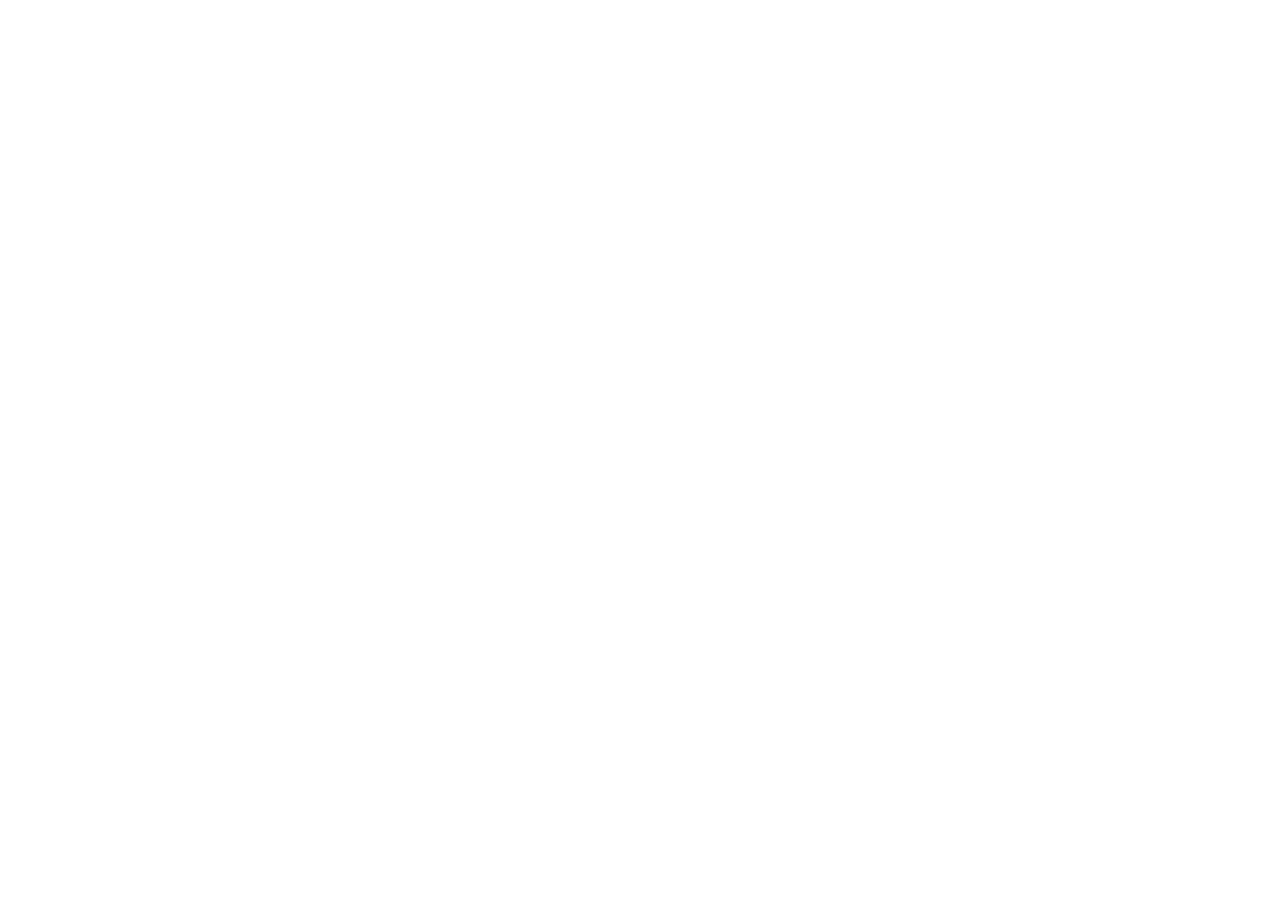
==== index.html @ cc6d6021 "init project" ====
<!DOCTYPE html>
<html lang="en">

<head>
    <meta charset="UTF-8">
    <meta http-equiv="X-UA-Compatible" content="IE=edge">
    <meta name="viewport" content="width=device-width, initial-scale=1.0">
    <title>Document</title>
</head>

<body>

</body>

</html>
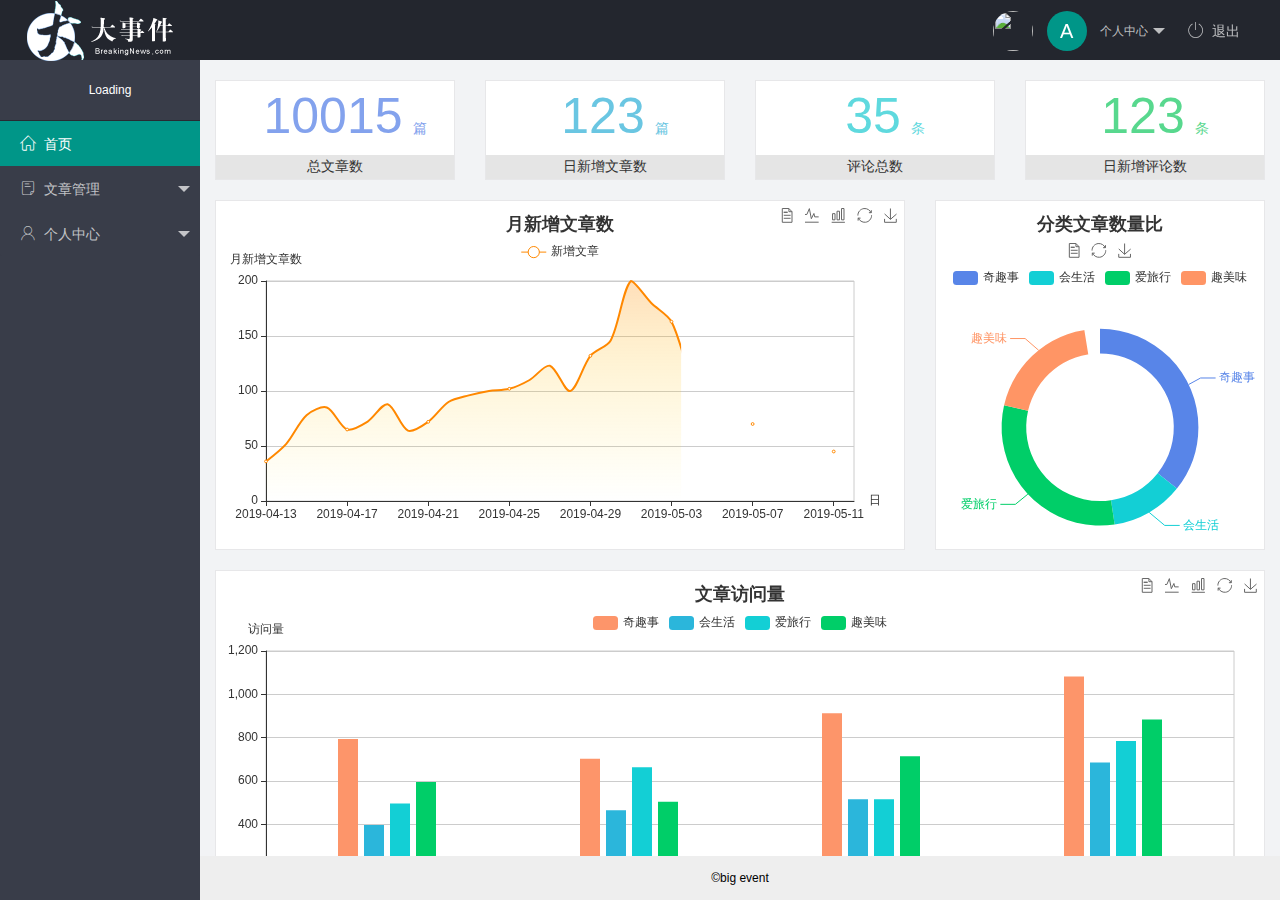
==== commit cf97042b: "完成了主页功能的开发" ====
--- a/index.html
+++ b/index.html
@@ -5,11 +5,90 @@
     <meta charset="UTF-8">
     <meta http-equiv="X-UA-Compatible" content="IE=edge">
     <meta name="viewport" content="width=device-width, initial-scale=1.0">
-    <title>Document</title>
+    <title>后台主页</title>
+
+    <!-- 导入layui样式 -->
+    <link rel="stylesheet" href="/assets/lib/layui/css/layui.css">
+    <!-- 引入自定义样式 -->
+    <link rel="stylesheet" href="/assets/css/index.css">
+
+    <!-- 导入字体图标样式库 -->
+    <link rel="stylesheet" href="/assets/fonts/iconfont.css">
 </head>
 
 <body>
+    <div class="layui-layout layui-layout-admin">
+        <div class="layui-header">
+            <div class="layui-logo layui-hide-xs ">
+                <img src="/assets/images/logo.png" />
+            </div>
 
+            <ul class="layui-nav layui-layout-right">
+                <li class="layui-nav-item layui-hide layui-show-md-inline-block">
+                    <a href="javascript:;" class="userinfo">
+                        <img src="//tva1.sinaimg.cn/crop.0.0.118.118.180/5db11ff4gw1e77d3nqrv8j203b03cweg.jpg" class="layui-nav-img"> <span class="text-avatar">A</span> 个人中心
+                    </a>
+                    <dl class="layui-nav-child">
+                        <dd><a href="">基本资料</a></dd>
+                        <dd><a href="">重置头像</a></dd>
+                        <dd><a href="">更换密码</a></dd>
+                    </dl>
+                </li>
+                <li class="layui-nav-item">
+                    <a href="javascript:;" id="btnLogout"><span class="iconfont icon-tuichu"></span>退出</a>
+                </li>
+            </ul>
+        </div>
+
+        <div class="layui-side layui-bg-black">
+            <div class="layui-side-scroll">
+                <!-- 添加头像 -->
+                <div class="userinfo">
+                    <img src="//tva1.sinaimg.cn/crop.0.0.118.118.180/5db11ff4gw1e77d3nqrv8j203b03cweg.jpg" class="layui-nav-img" style="display: none;"> <span class="text-avatar" style="display: none;">Loading</span><span id="welcome">Loading</span>
+                </div>
+                <!-- 左侧导航区域（可配合layui已有的垂直导航） -->
+                <ul class="layui-nav layui-nav-tree" lay-shrink="all">
+                    <li class="layui-nav-item layui-this"><a href="/home/dashboard.html" target="fm"><span class="iconfont icon-home"></span>首页</a></li>
+                    <li class="layui-nav-item ">
+                        <a class="" href="javascript:;"><span class="iconfont icon-16"></span>文章管理</a>
+                        <dl class="layui-nav-child">
+                            <dd><a href="javascript:;"><i class="layui-icon layui-icon-app"></i>文章类别</a></dd>
+                            <dd><a href="javascript:;"><i class="layui-icon layui-icon-app"></i>文章列表</a></dd>
+                            <dd><a href="javascript:;"><i class="layui-icon layui-icon-app"></i>发布文章</a></dd>
+                        </dl>
+                    </li>
+                    <li class="layui-nav-item">
+                        <a href="javascript:;"><span class="iconfont icon-user"></span>个人中心</a>
+                        <dl class="layui-nav-child">
+                            <dd><a href="javascript:;"><i class="layui-icon layui-icon-app"></i>基本资料</a></dd>
+                            <dd><a href="javascript:;"><i class="layui-icon layui-icon-app"></i>更换头像</a></dd>
+                            <dd><a href="javascript:;"><i class="layui-icon layui-icon-app"></i>重置密码</a></dd>
+                        </dl>
+                    </li>
+
+                </ul>
+            </div>
+        </div>
+
+        <div class="layui-body">
+            <!-- 内容主体区域 -->
+            <iframe name="fm" src="/home/dashboard.html" frameborder="0"></iframe>
+        </div>
+
+        <div class="layui-footer">
+            <!-- 底部固定区域 -->
+            &copybig event
+        </div>
+    </div>
+
+    <!-- 导入layuijs库 -->
+    <script src="/assets/lib/layui/layui.all.js"></script>
+    <!-- 导入jquery库 -->
+    <script src="/assets/lib/jquery.js"></script>
+    <!-- 导入基础库 -->
+    <script src="/assets/js/base.js"></script>
+    <!-- 导入自定义样式库 -->
+    <script src="/assets/js/index.js"></script>
 </body>
 
 </html>--- a/assets/lib/layui/css/layui.css
+++ b/assets/lib/layui/css/layui.css
@@ -0,0 +1,2 @@
+/** layui-v2.5.5 MIT License By https://www.layui.com */
+ .layui-inline,img{display:inline-block;vertical-align:middle}h1,h2,h3,h4,h5,h6{font-weight:400}.layui-edge,.layui-header,.layui-inline,.layui-main{position:relative}.layui-body,.layui-edge,.layui-elip{overflow:hidden}.layui-btn,.layui-edge,.layui-inline,img{vertical-align:middle}.layui-btn,.layui-disabled,.layui-icon,.layui-unselect{-moz-user-select:none;-webkit-user-select:none;-ms-user-select:none}.layui-elip,.layui-form-checkbox span,.layui-form-pane .layui-form-label{text-overflow:ellipsis;white-space:nowrap}.layui-breadcrumb,.layui-tree-btnGroup{visibility:hidden}blockquote,body,button,dd,div,dl,dt,form,h1,h2,h3,h4,h5,h6,input,li,ol,p,pre,td,textarea,th,ul{margin:0;padding:0;-webkit-tap-highlight-color:rgba(0,0,0,0)}a:active,a:hover{outline:0}img{border:none}li{list-style:none}table{border-collapse:collapse;border-spacing:0}h4,h5,h6{font-size:100%}button,input,optgroup,option,select,textarea{font-family:inherit;font-size:inherit;font-style:inherit;font-weight:inherit;outline:0}pre{white-space:pre-wrap;white-space:-moz-pre-wrap;white-space:-pre-wrap;white-space:-o-pre-wrap;word-wrap:break-word}body{line-height:24px;font:14px Helvetica Neue,Helvetica,PingFang SC,Tahoma,Arial,sans-serif}hr{height:1px;margin:10px 0;border:0;clear:both}a{color:#333;text-decoration:none}a:hover{color:#777}a cite{font-style:normal;*cursor:pointer}.layui-border-box,.layui-border-box *{box-sizing:border-box}.layui-box,.layui-box *{box-sizing:content-box}.layui-clear{clear:both;*zoom:1}.layui-clear:after{content:'\20';clear:both;*zoom:1;display:block;height:0}.layui-inline{*display:inline;*zoom:1}.layui-edge{display:inline-block;width:0;height:0;border-width:6px;border-style:dashed;border-color:transparent}.layui-edge-top{top:-4px;border-bottom-color:#999;border-bottom-style:solid}.layui-edge-right{border-left-color:#999;border-left-style:solid}.layui-edge-bottom{top:2px;border-top-color:#999;border-top-style:solid}.layui-edge-left{border-right-color:#999;border-right-style:solid}.layui-disabled,.layui-disabled:hover{color:#d2d2d2!important;cursor:not-allowed!important}.layui-circle{border-radius:100%}.layui-show{display:block!important}.layui-hide{display:none!important}@font-face{font-family:layui-icon;src:url(../font/iconfont.eot?v=250);src:url(../font/iconfont.eot?v=250#iefix) format('embedded-opentype'),url(../font/iconfont.woff2?v=250) format('woff2'),url(../font/iconfont.woff?v=250) format('woff'),url(../font/iconfont.ttf?v=250) format('truetype'),url(../font/iconfont.svg?v=250#layui-icon) format('svg')}.layui-icon{font-family:layui-icon!important;font-size:16px;font-style:normal;-webkit-font-smoothing:antialiased;-moz-osx-font-smoothing:grayscale}.layui-icon-reply-fill:before{content:"\e611"}.layui-icon-set-fill:before{content:"\e614"}.layui-icon-menu-fill:before{content:"\e60f"}.layui-icon-search:before{content:"\e615"}.layui-icon-share:before{content:"\e641"}.layui-icon-set-sm:before{content:"\e620"}.layui-icon-engine:before{content:"\e628"}.layui-icon-close:before{content:"\1006"}.layui-icon-close-fill:before{content:"\1007"}.layui-icon-chart-screen:before{content:"\e629"}.layui-icon-star:before{content:"\e600"}.layui-icon-circle-dot:before{content:"\e617"}.layui-icon-chat:before{content:"\e606"}.layui-icon-release:before{content:"\e609"}.layui-icon-list:before{content:"\e60a"}.layui-icon-chart:before{content:"\e62c"}.layui-icon-ok-circle:before{content:"\1005"}.layui-icon-layim-theme:before{content:"\e61b"}.layui-icon-table:before{content:"\e62d"}.layui-icon-right:before{content:"\e602"}.layui-icon-left:before{content:"\e603"}.layui-icon-cart-simple:before{content:"\e698"}.layui-icon-face-cry:before{content:"\e69c"}.layui-icon-face-smile:before{content:"\e6af"}.layui-icon-survey:before{content:"\e6b2"}.layui-icon-tree:before{content:"\e62e"}.layui-icon-upload-circle:before{content:"\e62f"}.layui-icon-add-circle:before{content:"\e61f"}.layui-icon-download-circle:before{content:"\e601"}.layui-icon-templeate-1:before{content:"\e630"}.layui-icon-util:before{content:"\e631"}.layui-icon-face-surprised:before{content:"\e664"}.layui-icon-edit:before{content:"\e642"}.layui-icon-speaker:before{content:"\e645"}.layui-icon-down:before{content:"\e61a"}.layui-icon-file:before{content:"\e621"}.layui-icon-layouts:before{content:"\e632"}.layui-icon-rate-half:before{content:"\e6c9"}.layui-icon-add-circle-fine:before{content:"\e608"}.layui-icon-prev-circle:before{content:"\e633"}.layui-icon-read:before{content:"\e705"}.layui-icon-404:before{content:"\e61c"}.layui-icon-carousel:before{content:"\e634"}.layui-icon-help:before{content:"\e607"}.layui-icon-code-circle:before{content:"\e635"}.layui-icon-water:before{content:"\e636"}.layui-icon-username:before{content:"\e66f"}.layui-icon-find-fill:before{content:"\e670"}.layui-icon-about:before{content:"\e60b"}.layui-icon-location:before{content:"\e715"}.layui-icon-up:before{content:"\e619"}.layui-icon-pause:before{content:"\e651"}.layui-icon-date:before{content:"\e637"}.layui-icon-layim-uploadfile:before{content:"\e61d"}.layui-icon-delete:before{content:"\e640"}.layui-icon-play:before{content:"\e652"}.layui-icon-top:before{content:"\e604"}.layui-icon-friends:before{content:"\e612"}.layui-icon-refresh-3:before{content:"\e9aa"}.layui-icon-ok:before{content:"\e605"}.layui-icon-layer:before{content:"\e638"}.layui-icon-face-smile-fine:before{content:"\e60c"}.layui-icon-dollar:before{content:"\e659"}.layui-icon-group:before{content:"\e613"}.layui-icon-layim-download:before{content:"\e61e"}.layui-icon-picture-fine:before{content:"\e60d"}.layui-icon-link:before{content:"\e64c"}.layui-icon-diamond:before{content:"\e735"}.layui-icon-log:before{content:"\e60e"}.layui-icon-rate-solid:before{content:"\e67a"}.layui-icon-fonts-del:before{content:"\e64f"}.layui-icon-unlink:before{content:"\e64d"}.layui-icon-fonts-clear:before{content:"\e639"}.layui-icon-triangle-r:before{content:"\e623"}.layui-icon-circle:before{content:"\e63f"}.layui-icon-radio:before{content:"\e643"}.layui-icon-align-center:before{content:"\e647"}.layui-icon-align-right:before{content:"\e648"}.layui-icon-align-left:before{content:"\e649"}.layui-icon-loading-1:before{content:"\e63e"}.layui-icon-return:before{content:"\e65c"}.layui-icon-fonts-strong:before{content:"\e62b"}.layui-icon-upload:before{content:"\e67c"}.layui-icon-dialogue:before{content:"\e63a"}.layui-icon-video:before{content:"\e6ed"}.layui-icon-headset:before{content:"\e6fc"}.layui-icon-cellphone-fine:before{content:"\e63b"}.layui-icon-add-1:before{content:"\e654"}.layui-icon-face-smile-b:before{content:"\e650"}.layui-icon-fonts-html:before{content:"\e64b"}.layui-icon-form:before{content:"\e63c"}.layui-icon-cart:before{content:"\e657"}.layui-icon-camera-fill:before{content:"\e65d"}.layui-icon-tabs:before{content:"\e62a"}.layui-icon-fonts-code:before{content:"\e64e"}.layui-icon-fire:before{content:"\e756"}.layui-icon-set:before{content:"\e716"}.layui-icon-fonts-u:before{content:"\e646"}.layui-icon-triangle-d:before{content:"\e625"}.layui-icon-tips:before{content:"\e702"}.layui-icon-picture:before{content:"\e64a"}.layui-icon-more-vertical:before{content:"\e671"}.layui-icon-flag:before{content:"\e66c"}.layui-icon-loading:before{content:"\e63d"}.layui-icon-fonts-i:before{content:"\e644"}.layui-icon-refresh-1:before{content:"\e666"}.layui-icon-rmb:before{content:"\e65e"}.layui-icon-home:before{content:"\e68e"}.layui-icon-user:before{content:"\e770"}.layui-icon-notice:before{content:"\e667"}.layui-icon-login-weibo:before{content:"\e675"}.layui-icon-voice:before{content:"\e688"}.layui-icon-upload-drag:before{content:"\e681"}.layui-icon-login-qq:before{content:"\e676"}.layui-icon-snowflake:before{content:"\e6b1"}.layui-icon-file-b:before{content:"\e655"}.layui-icon-template:before{content:"\e663"}.layui-icon-auz:before{content:"\e672"}.layui-icon-console:before{content:"\e665"}.layui-icon-app:before{content:"\e653"}.layui-icon-prev:before{content:"\e65a"}.layui-icon-website:before{content:"\e7ae"}.layui-icon-next:before{content:"\e65b"}.layui-icon-component:before{content:"\e857"}.layui-icon-more:before{content:"\e65f"}.layui-icon-login-wechat:before{content:"\e677"}.layui-icon-shrink-right:before{content:"\e668"}.layui-icon-spread-left:before{content:"\e66b"}.layui-icon-camera:before{content:"\e660"}.layui-icon-note:before{content:"\e66e"}.layui-icon-refresh:before{content:"\e669"}.layui-icon-female:before{content:"\e661"}.layui-icon-male:before{content:"\e662"}.layui-icon-password:before{content:"\e673"}.layui-icon-senior:before{content:"\e674"}.layui-icon-theme:before{content:"\e66a"}.layui-icon-tread:before{content:"\e6c5"}.layui-icon-praise:before{content:"\e6c6"}.layui-icon-star-fill:before{content:"\e658"}.layui-icon-rate:before{content:"\e67b"}.layui-icon-template-1:before{content:"\e656"}.layui-icon-vercode:before{content:"\e679"}.layui-icon-cellphone:before{content:"\e678"}.layui-icon-screen-full:before{content:"\e622"}.layui-icon-screen-restore:before{content:"\e758"}.layui-icon-cols:before{content:"\e610"}.layui-icon-export:before{content:"\e67d"}.layui-icon-print:before{content:"\e66d"}.layui-icon-slider:before{content:"\e714"}.layui-icon-addition:before{content:"\e624"}.layui-icon-subtraction:before{content:"\e67e"}.layui-icon-service:before{content:"\e626"}.layui-icon-transfer:before{content:"\e691"}.layui-main{width:1140px;margin:0 auto}.layui-header{z-index:1000;height:60px}.layui-header a:hover{transition:all .5s;-webkit-transition:all .5s}.layui-side{position:fixed;left:0;top:0;bottom:0;z-index:999;width:200px;overflow-x:hidden}.layui-side-scroll{position:relative;width:220px;height:100%;overflow-x:hidden}.layui-body{position:absolute;left:200px;right:0;top:0;bottom:0;z-index:998;width:auto;overflow-y:auto;box-sizing:border-box}.layui-layout-body{overflow:hidden}.layui-layout-admin .layui-header{background-color:#23262E}.layui-layout-admin .layui-side{top:60px;width:200px;overflow-x:hidden}.layui-layout-admin .layui-body{position:fixed;top:60px;bottom:44px}.layui-layout-admin .layui-main{width:auto;margin:0 15px}.layui-layout-admin .layui-footer{position:fixed;left:200px;right:0;bottom:0;height:44px;line-height:44px;padding:0 15px;background-color:#eee}.layui-layout-admin .layui-logo{position:absolute;left:0;top:0;width:200px;height:100%;line-height:60px;text-align:center;color:#009688;font-size:16px}.layui-layout-admin .layui-header .layui-nav{background:0 0}.layui-layout-left{position:absolute!important;left:200px;top:0}.layui-layout-right{position:absolute!important;right:0;top:0}.layui-container{position:relative;margin:0 auto;padding:0 15px;box-sizing:border-box}.layui-fluid{position:relative;margin:0 auto;padding:0 15px}.layui-row:after,.layui-row:before{content:'';display:block;clear:both}.layui-col-lg1,.layui-col-lg10,.layui-col-lg11,.layui-col-lg12,.layui-col-lg2,.layui-col-lg3,.layui-col-lg4,.layui-col-lg5,.layui-col-lg6,.layui-col-lg7,.layui-col-lg8,.layui-col-lg9,.layui-col-md1,.layui-col-md10,.layui-col-md11,.layui-col-md12,.layui-col-md2,.layui-col-md3,.layui-col-md4,.layui-col-md5,.layui-col-md6,.layui-col-md7,.layui-col-md8,.layui-col-md9,.layui-col-sm1,.layui-col-sm10,.layui-col-sm11,.layui-col-sm12,.layui-col-sm2,.layui-col-sm3,.layui-col-sm4,.layui-col-sm5,.layui-col-sm6,.layui-col-sm7,.layui-col-sm8,.layui-col-sm9,.layui-col-xs1,.layui-col-xs10,.layui-col-xs11,.layui-col-xs12,.layui-col-xs2,.layui-col-xs3,.layui-col-xs4,.layui-col-xs5,.layui-col-xs6,.layui-col-xs7,.layui-col-xs8,.layui-col-xs9{position:relative;display:block;box-sizing:border-box}.layui-col-xs1,.layui-col-xs10,.layui-col-xs11,.layui-col-xs12,.layui-col-xs2,.layui-col-xs3,.layui-col-xs4,.layui-col-xs5,.layui-col-xs6,.layui-col-xs7,.layui-col-xs8,.layui-col-xs9{float:left}.layui-col-xs1{width:8.33333333%}.layui-col-xs2{width:16.66666667%}.layui-col-xs3{width:25%}.layui-col-xs4{width:33.33333333%}.layui-col-xs5{width:41.66666667%}.layui-col-xs6{width:50%}.layui-col-xs7{width:58.33333333%}.layui-col-xs8{width:66.66666667%}.layui-col-xs9{width:75%}.layui-col-xs10{width:83.33333333%}.layui-col-xs11{width:91.66666667%}.layui-col-xs12{width:100%}.layui-col-xs-offset1{margin-left:8.33333333%}.layui-col-xs-offset2{margin-left:16.66666667%}.layui-col-xs-offset3{margin-left:25%}.layui-col-xs-offset4{margin-left:33.33333333%}.layui-col-xs-offset5{margin-left:41.66666667%}.layui-col-xs-offset6{margin-left:50%}.layui-col-xs-offset7{margin-left:58.33333333%}.layui-col-xs-offset8{margin-left:66.66666667%}.layui-col-xs-offset9{margin-left:75%}.layui-col-xs-offset10{margin-left:83.33333333%}.layui-col-xs-offset11{margin-left:91.66666667%}.layui-col-xs-offset12{margin-left:100%}@media screen and (max-width:768px){.layui-hide-xs{display:none!important}.layui-show-xs-block{display:block!important}.layui-show-xs-inline{display:inline!important}.layui-show-xs-inline-block{display:inline-block!important}}@media screen and (min-width:768px){.layui-container{width:750px}.layui-hide-sm{display:none!important}.layui-show-sm-block{display:block!important}.layui-show-sm-inline{display:inline!important}.layui-show-sm-inline-block{display:inline-block!important}.layui-col-sm1,.layui-col-sm10,.layui-col-sm11,.layui-col-sm12,.layui-col-sm2,.layui-col-sm3,.layui-col-sm4,.layui-col-sm5,.layui-col-sm6,.layui-col-sm7,.layui-col-sm8,.layui-col-sm9{float:left}.layui-col-sm1{width:8.33333333%}.layui-col-sm2{width:16.66666667%}.layui-col-sm3{width:25%}.layui-col-sm4{width:33.33333333%}.layui-col-sm5{width:41.66666667%}.layui-col-sm6{width:50%}.layui-col-sm7{width:58.33333333%}.layui-col-sm8{width:66.66666667%}.layui-col-sm9{width:75%}.layui-col-sm10{width:83.33333333%}.layui-col-sm11{width:91.66666667%}.layui-col-sm12{width:100%}.layui-col-sm-offset1{margin-left:8.33333333%}.layui-col-sm-offset2{margin-left:16.66666667%}.layui-col-sm-offset3{margin-left:25%}.layui-col-sm-offset4{margin-left:33.33333333%}.layui-col-sm-offset5{margin-left:41.66666667%}.layui-col-sm-offset6{margin-left:50%}.layui-col-sm-offset7{margin-left:58.33333333%}.layui-col-sm-offset8{margin-left:66.66666667%}.layui-col-sm-offset9{margin-left:75%}.layui-col-sm-offset10{margin-left:83.33333333%}.layui-col-sm-offset11{margin-left:91.66666667%}.layui-col-sm-offset12{margin-left:100%}}@media screen and (min-width:992px){.layui-container{width:970px}.layui-hide-md{display:none!important}.layui-show-md-block{display:block!important}.layui-show-md-inline{display:inline!important}.layui-show-md-inline-block{display:inline-block!important}.layui-col-md1,.layui-col-md10,.layui-col-md11,.layui-col-md12,.layui-col-md2,.layui-col-md3,.layui-col-md4,.layui-col-md5,.layui-col-md6,.layui-col-md7,.layui-col-md8,.layui-col-md9{float:left}.layui-col-md1{width:8.33333333%}.layui-col-md2{width:16.66666667%}.layui-col-md3{width:25%}.layui-col-md4{width:33.33333333%}.layui-col-md5{width:41.66666667%}.layui-col-md6{width:50%}.layui-col-md7{width:58.33333333%}.layui-col-md8{width:66.66666667%}.layui-col-md9{width:75%}.layui-col-md10{width:83.33333333%}.layui-col-md11{width:91.66666667%}.layui-col-md12{width:100%}.layui-col-md-offset1{margin-left:8.33333333%}.layui-col-md-offset2{margin-left:16.66666667%}.layui-col-md-offset3{margin-left:25%}.layui-col-md-offset4{margin-left:33.33333333%}.layui-col-md-offset5{margin-left:41.66666667%}.layui-col-md-offset6{margin-left:50%}.layui-col-md-offset7{margin-left:58.33333333%}.layui-col-md-offset8{margin-left:66.66666667%}.layui-col-md-offset9{margin-left:75%}.layui-col-md-offset10{margin-left:83.33333333%}.layui-col-md-offset11{margin-left:91.66666667%}.layui-col-md-offset12{margin-left:100%}}@media screen and (min-width:1200px){.layui-container{width:1170px}.layui-hide-lg{display:none!important}.layui-show-lg-block{display:block!important}.layui-show-lg-inline{display:inline!important}.layui-show-lg-inline-block{display:inline-block!important}.layui-col-lg1,.layui-col-lg10,.layui-col-lg11,.layui-col-lg12,.layui-col-lg2,.layui-col-lg3,.layui-col-lg4,.layui-col-lg5,.layui-col-lg6,.layui-col-lg7,.layui-col-lg8,.layui-col-lg9{float:left}.layui-col-lg1{width:8.33333333%}.layui-col-lg2{width:16.66666667%}.layui-col-lg3{width:25%}.layui-col-lg4{width:33.33333333%}.layui-col-lg5{width:41.66666667%}.layui-col-lg6{width:50%}.layui-col-lg7{width:58.33333333%}.layui-col-lg8{width:66.66666667%}.layui-col-lg9{width:75%}.layui-col-lg10{width:83.33333333%}.layui-col-lg11{width:91.66666667%}.layui-col-lg12{width:100%}.layui-col-lg-offset1{margin-left:8.33333333%}.layui-col-lg-offset2{margin-left:16.66666667%}.layui-col-lg-offset3{margin-left:25%}.layui-col-lg-offset4{margin-left:33.33333333%}.layui-col-lg-offset5{margin-left:41.66666667%}.layui-col-lg-offset6{margin-left:50%}.layui-col-lg-offset7{margin-left:58.33333333%}.layui-col-lg-offset8{margin-left:66.66666667%}.layui-col-lg-offset9{margin-left:75%}.layui-col-lg-offset10{margin-left:83.33333333%}.layui-col-lg-offset11{margin-left:91.66666667%}.layui-col-lg-offset12{margin-left:100%}}.layui-col-space1{margin:-.5px}.layui-col-space1>*{padding:.5px}.layui-col-space3{margin:-1.5px}.layui-col-space3>*{padding:1.5px}.layui-col-space5{margin:-2.5px}.layui-col-space5>*{padding:2.5px}.layui-col-space8{margin:-3.5px}.layui-col-space8>*{padding:3.5px}.layui-col-space10{margin:-5px}.layui-col-space10>*{padding:5px}.layui-col-space12{margin:-6px}.layui-col-space12>*{padding:6px}.layui-col-space15{margin:-7.5px}.layui-col-space15>*{padding:7.5px}.layui-col-space18{margin:-9px}.layui-col-space18>*{padding:9px}.layui-col-space20{margin:-10px}.layui-col-space20>*{padding:10px}.layui-col-space22{margin:-11px}.layui-col-space22>*{padding:11px}.layui-col-space25{margin:-12.5px}.layui-col-space25>*{padding:12.5px}.layui-col-space30{margin:-15px}.layui-col-space30>*{padding:15px}.layui-btn,.layui-input,.layui-select,.layui-textarea,.layui-upload-button{outline:0;-webkit-appearance:none;transition:all .3s;-webkit-transition:all .3s;box-sizing:border-box}.layui-elem-quote{margin-bottom:10px;padding:15px;line-height:22px;border-left:5px solid #009688;border-radius:0 2px 2px 0;background-color:#f2f2f2}.layui-quote-nm{border-style:solid;border-width:1px 1px 1px 5px;background:0 0}.layui-elem-field{margin-bottom:10px;padding:0;border-width:1px;border-style:solid}.layui-elem-field legend{margin-left:20px;padding:0 10px;font-size:20px;font-weight:300}.layui-field-title{margin:10px 0 20px;border-width:1px 0 0}.layui-field-box{padding:10px 15px}.layui-field-title .layui-field-box{padding:10px 0}.layui-progress{position:relative;height:6px;border-radius:20px;background-color:#e2e2e2}.layui-progress-bar{position:absolute;left:0;top:0;width:0;max-width:100%;height:6px;border-radius:20px;text-align:right;background-color:#5FB878;transition:all .3s;-webkit-transition:all .3s}.layui-progress-big,.layui-progress-big .layui-progress-bar{height:18px;line-height:18px}.layui-progress-text{position:relative;top:-20px;line-height:18px;font-size:12px;color:#666}.layui-progress-big .layui-progress-text{position:static;padding:0 10px;color:#fff}.layui-collapse{border-width:1px;border-style:solid;border-radius:2px}.layui-colla-content,.layui-colla-item{border-top-width:1px;border-top-style:solid}.layui-colla-item:first-child{border-top:none}.layui-colla-title{position:relative;height:42px;line-height:42px;padding:0 15px 0 35px;color:#333;background-color:#f2f2f2;cursor:pointer;font-size:14px;overflow:hidden}.layui-colla-content{display:none;padding:10px 15px;line-height:22px;color:#666}.layui-colla-icon{position:absolute;left:15px;top:0;font-size:14px}.layui-card{margin-bottom:15px;border-radius:2px;background-color:#fff;box-shadow:0 1px 2px 0 rgba(0,0,0,.05)}.layui-card:last-child{margin-bottom:0}.layui-card-header{position:relative;height:42px;line-height:42px;padding:0 15px;border-bottom:1px solid #f6f6f6;color:#333;border-radius:2px 2px 0 0;font-size:14px}.layui-bg-black,.layui-bg-blue,.layui-bg-cyan,.layui-bg-green,.layui-bg-orange,.layui-bg-red{color:#fff!important}.layui-card-body{position:relative;padding:10px 15px;line-height:24px}.layui-card-body[pad15]{padding:15px}.layui-card-body[pad20]{padding:20px}.layui-card-body .layui-table{margin:5px 0}.layui-card .layui-tab{margin:0}.layui-panel-window{position:relative;padding:15px;border-radius:0;border-top:5px solid #E6E6E6;background-color:#fff}.layui-auxiliar-moving{position:fixed;left:0;right:0;top:0;bottom:0;width:100%;height:100%;background:0 0;z-index:9999999999}.layui-form-label,.layui-form-mid,.layui-form-select,.layui-input-block,.layui-input-inline,.layui-textarea{position:relative}.layui-bg-red{background-color:#FF5722!important}.layui-bg-orange{background-color:#FFB800!important}.layui-bg-green{background-color:#009688!important}.layui-bg-cyan{background-color:#2F4056!important}.layui-bg-blue{background-color:#1E9FFF!important}.layui-bg-black{background-color:#393D49!important}.layui-bg-gray{background-color:#eee!important;color:#666!important}.layui-badge-rim,.layui-colla-content,.layui-colla-item,.layui-collapse,.layui-elem-field,.layui-form-pane .layui-form-item[pane],.layui-form-pane .layui-form-label,.layui-input,.layui-layedit,.layui-layedit-tool,.layui-quote-nm,.layui-select,.layui-tab-bar,.layui-tab-card,.layui-tab-title,.layui-tab-title .layui-this:after,.layui-textarea{border-color:#e6e6e6}.layui-timeline-item:before,hr{background-color:#e6e6e6}.layui-text{line-height:22px;font-size:14px;color:#666}.layui-text h1,.layui-text h2,.layui-text h3{font-weight:500;color:#333}.layui-text h1{font-size:30px}.layui-text h2{font-size:24px}.layui-text h3{font-size:18px}.layui-text a:not(.layui-btn){color:#01AAED}.layui-text a:not(.layui-btn):hover{text-decoration:underline}.layui-text ul{padding:5px 0 5px 15px}.layui-text ul li{margin-top:5px;list-style-type:disc}.layui-text em,.layui-word-aux{color:#999!important;padding:0 5px!important}.layui-btn{display:inline-block;height:38px;line-height:38px;padding:0 18px;background-color:#009688;color:#fff;white-space:nowrap;text-align:center;font-size:14px;border:none;border-radius:2px;cursor:pointer}.layui-btn:hover{opacity:.8;filter:alpha(opacity=80);color:#fff}.layui-btn:active{opacity:1;filter:alpha(opacity=100)}.layui-btn+.layui-btn{margin-left:10px}.layui-btn-container{font-size:0}.layui-btn-container .layui-btn{margin-right:10px;margin-bottom:10px}.layui-btn-container .layui-btn+.layui-btn{margin-left:0}.layui-table .layui-btn-container .layui-btn{margin-bottom:9px}.layui-btn-radius{border-radius:100px}.layui-btn .layui-icon{margin-right:3px;font-size:18px;vertical-align:bottom;vertical-align:middle\9}.layui-btn-primary{border:1px solid #C9C9C9;background-color:#fff;color:#555}.layui-btn-primary:hover{border-color:#009688;color:#333}.layui-btn-normal{background-color:#1E9FFF}.layui-btn-warm{background-color:#FFB800}.layui-btn-danger{background-color:#FF5722}.layui-btn-checked{background-color:#5FB878}.layui-btn-disabled,.layui-btn-disabled:active,.layui-btn-disabled:hover{border:1px solid #e6e6e6;background-color:#FBFBFB;color:#C9C9C9;cursor:not-allowed;opacity:1}.layui-btn-lg{height:44px;line-height:44px;padding:0 25px;font-size:16px}.layui-btn-sm{height:30px;line-height:30px;padding:0 10px;font-size:12px}.layui-btn-sm i{font-size:16px!important}.layui-btn-xs{height:22px;line-height:22px;padding:0 5px;font-size:12px}.layui-btn-xs i{font-size:14px!important}.layui-btn-group{display:inline-block;vertical-align:middle;font-size:0}.layui-btn-group .layui-btn{margin-left:0!important;margin-right:0!important;border-left:1px solid rgba(255,255,255,.5);border-radius:0}.layui-btn-group .layui-btn-primary{border-left:none}.layui-btn-group .layui-btn-primary:hover{border-color:#C9C9C9;color:#009688}.layui-btn-group .layui-btn:first-child{border-left:none;border-radius:2px 0 0 2px}.layui-btn-group .layui-btn-primary:first-child{border-left:1px solid #c9c9c9}.layui-btn-group .layui-btn:last-child{border-radius:0 2px 2px 0}.layui-btn-group .layui-btn+.layui-btn{margin-left:0}.layui-btn-group+.layui-btn-group{margin-left:10px}.layui-btn-fluid{width:100%}.layui-input,.layui-select,.layui-textarea{height:38px;line-height:1.3;line-height:38px\9;border-width:1px;border-style:solid;background-color:#fff;border-radius:2px}.layui-input::-webkit-input-placeholder,.layui-select::-webkit-input-placeholder,.layui-textarea::-webkit-input-placeholder{line-height:1.3}.layui-input,.layui-textarea{display:block;width:100%;padding-left:10px}.layui-input:hover,.layui-textarea:hover{border-color:#D2D2D2!important}.layui-input:focus,.layui-textarea:focus{border-color:#C9C9C9!important}.layui-textarea{min-height:100px;height:auto;line-height:20px;padding:6px 10px;resize:vertical}.layui-select{padding:0 10px}.layui-form input[type=checkbox],.layui-form input[type=radio],.layui-form select{display:none}.layui-form [lay-ignore]{display:initial}.layui-form-item{margin-bottom:15px;clear:both;*zoom:1}.layui-form-item:after{content:'\20';clear:both;*zoom:1;display:block;height:0}.layui-form-label{float:left;display:block;padding:9px 15px;width:80px;font-weight:400;line-height:20px;text-align:right}.layui-form-label-col{display:block;float:none;padding:9px 0;line-height:20px;text-align:left}.layui-form-item .layui-inline{margin-bottom:5px;margin-right:10px}.layui-input-block{margin-left:110px;min-height:36px}.layui-input-inline{display:inline-block;vertical-align:middle}.layui-form-item .layui-input-inline{float:left;width:190px;margin-right:10px}.layui-form-text .layui-input-inline{width:auto}.layui-form-mid{float:left;display:block;padding:9px 0!important;line-height:20px;margin-right:10px}.layui-form-danger+.layui-form-select .layui-input,.layui-form-danger:focus{border-color:#FF5722!important}.layui-form-select .layui-input{padding-right:30px;cursor:pointer}.layui-form-select .layui-edge{position:absolute;right:10px;top:50%;margin-top:-3px;cursor:pointer;border-width:6px;border-top-color:#c2c2c2;border-top-style:solid;transition:all .3s;-webkit-transition:all .3s}.layui-form-select dl{display:none;position:absolute;left:0;top:42px;padding:5px 0;z-index:899;min-width:100%;border:1px solid #d2d2d2;max-height:300px;overflow-y:auto;background-color:#fff;border-radius:2px;box-shadow:0 2px 4px rgba(0,0,0,.12);box-sizing:border-box}.layui-form-select dl dd,.layui-form-select dl dt{padding:0 10px;line-height:36px;white-space:nowrap;overflow:hidden;text-overflow:ellipsis}.layui-form-select dl dt{font-size:12px;color:#999}.layui-form-select dl dd{cursor:pointer}.layui-form-select dl dd:hover{background-color:#f2f2f2;-webkit-transition:.5s all;transition:.5s all}.layui-form-select .layui-select-group dd{padding-left:20px}.layui-form-select dl dd.layui-select-tips{padding-left:10px!important;color:#999}.layui-form-select dl dd.layui-this{background-color:#5FB878;color:#fff}.layui-form-checkbox,.layui-form-select dl dd.layui-disabled{background-color:#fff}.layui-form-selected dl{display:block}.layui-form-checkbox,.layui-form-checkbox *,.layui-form-switch{display:inline-block;vertical-align:middle}.layui-form-selected .layui-edge{margin-top:-9px;-webkit-transform:rotate(180deg);transform:rotate(180deg);margin-top:-3px\9}:root .layui-form-selected .layui-edge{margin-top:-9px\0/IE9}.layui-form-selectup dl{top:auto;bottom:42px}.layui-select-none{margin:5px 0;text-align:center;color:#999}.layui-select-disabled .layui-disabled{border-color:#eee!important}.layui-select-disabled .layui-edge{border-top-color:#d2d2d2}.layui-form-checkbox{position:relative;height:30px;line-height:30px;margin-right:10px;padding-right:30px;cursor:pointer;font-size:0;-webkit-transition:.1s linear;transition:.1s linear;box-sizing:border-box}.layui-form-checkbox span{padding:0 10px;height:100%;font-size:14px;border-radius:2px 0 0 2px;background-color:#d2d2d2;color:#fff;overflow:hidden}.layui-form-checkbox:hover span{background-color:#c2c2c2}.layui-form-checkbox i{position:absolute;right:0;top:0;width:30px;height:28px;border:1px solid #d2d2d2;border-left:none;border-radius:0 2px 2px 0;color:#fff;font-size:20px;text-align:center}.layui-form-checkbox:hover i{border-color:#c2c2c2;color:#c2c2c2}.layui-form-checked,.layui-form-checked:hover{border-color:#5FB878}.layui-form-checked span,.layui-form-checked:hover span{background-color:#5FB878}.layui-form-checked i,.layui-form-checked:hover i{color:#5FB878}.layui-form-item .layui-form-checkbox{margin-top:4px}.layui-form-checkbox[lay-skin=primary]{height:auto!important;line-height:normal!important;min-width:18px;min-height:18px;border:none!important;margin-right:0;padding-left:28px;padding-right:0;background:0 0}.layui-form-checkbox[lay-skin=primary] span{padding-left:0;padding-right:15px;line-height:18px;background:0 0;color:#666}.layui-form-checkbox[lay-skin=primary] i{right:auto;left:0;width:16px;height:16px;line-height:16px;border:1px solid #d2d2d2;font-size:12px;border-radius:2px;background-color:#fff;-webkit-transition:.1s linear;transition:.1s linear}.layui-form-checkbox[lay-skin=primary]:hover i{border-color:#5FB878;color:#fff}.layui-form-checked[lay-skin=primary] i{border-color:#5FB878!important;background-color:#5FB878;color:#fff}.layui-checkbox-disbaled[lay-skin=primary] span{background:0 0!important;color:#c2c2c2}.layui-checkbox-disbaled[lay-skin=primary]:hover i{border-color:#d2d2d2}.layui-form-item .layui-form-checkbox[lay-skin=primary]{margin-top:10px}.layui-form-switch{position:relative;height:22px;line-height:22px;min-width:35px;padding:0 5px;margin-top:8px;border:1px solid #d2d2d2;border-radius:20px;cursor:pointer;background-color:#fff;-webkit-transition:.1s linear;transition:.1s linear}.layui-form-switch i{position:absolute;left:5px;top:3px;width:16px;height:16px;border-radius:20px;background-color:#d2d2d2;-webkit-transition:.1s linear;transition:.1s linear}.layui-form-switch em{position:relative;top:0;width:25px;margin-left:21px;padding:0!important;text-align:center!important;color:#999!important;font-style:normal!important;font-size:12px}.layui-form-onswitch{border-color:#5FB878;background-color:#5FB878}.layui-checkbox-disbaled,.layui-checkbox-disbaled i{border-color:#e2e2e2!important}.layui-form-onswitch i{left:100%;margin-left:-21px;background-color:#fff}.layui-form-onswitch em{margin-left:5px;margin-right:21px;color:#fff!important}.layui-checkbox-disbaled span{background-color:#e2e2e2!important}.layui-checkbox-disbaled:hover i{color:#fff!important}[lay-radio]{display:none}.layui-form-radio,.layui-form-radio *{display:inline-block;vertical-align:middle}.layui-form-radio{line-height:28px;margin:6px 10px 0 0;padding-right:10px;cursor:pointer;font-size:0}.layui-form-radio *{font-size:14px}.layui-form-radio>i{margin-right:8px;font-size:22px;color:#c2c2c2}.layui-form-radio>i:hover,.layui-form-radioed>i{color:#5FB878}.layui-radio-disbaled>i{color:#e2e2e2!important}.layui-form-pane .layui-form-label{width:110px;padding:8px 15px;height:38px;line-height:20px;border-width:1px;border-style:solid;border-radius:2px 0 0 2px;text-align:center;background-color:#FBFBFB;overflow:hidden;box-sizing:border-box}.layui-form-pane .layui-input-inline{margin-left:-1px}.layui-form-pane .layui-input-block{margin-left:110px;left:-1px}.layui-form-pane .layui-input{border-radius:0 2px 2px 0}.layui-form-pane .layui-form-text .layui-form-label{float:none;width:100%;border-radius:2px;box-sizing:border-box;text-align:left}.layui-form-pane .layui-form-text .layui-input-inline{display:block;margin:0;top:-1px;clear:both}.layui-form-pane .layui-form-text .layui-input-block{margin:0;left:0;top:-1px}.layui-form-pane .layui-form-text .layui-textarea{min-height:100px;border-radius:0 0 2px 2px}.layui-form-pane .layui-form-checkbox{margin:4px 0 4px 10px}.layui-form-pane .layui-form-radio,.layui-form-pane .layui-form-switch{margin-top:6px;margin-left:10px}.layui-form-pane .layui-form-item[pane]{position:relative;border-width:1px;border-style:solid}.layui-form-pane .layui-form-item[pane] .layui-form-label{position:absolute;left:0;top:0;height:100%;border-width:0 1px 0 0}.layui-form-pane .layui-form-item[pane] .layui-input-inline{margin-left:110px}@media screen and (max-width:450px){.layui-form-item .layui-form-label{text-overflow:ellipsis;overflow:hidden;white-space:nowrap}.layui-form-item .layui-inline{display:block;margin-right:0;margin-bottom:20px;clear:both}.layui-form-item .layui-inline:after{content:'\20';clear:both;display:block;height:0}.layui-form-item .layui-input-inline{display:block;float:none;left:-3px;width:auto;margin:0 0 10px 112px}.layui-form-item .layui-input-inline+.layui-form-mid{margin-left:110px;top:-5px;padding:0}.layui-form-item .layui-form-checkbox{margin-right:5px;margin-bottom:5px}}.layui-layedit{border-width:1px;border-style:solid;border-radius:2px}.layui-layedit-tool{padding:3px 5px;border-bottom-width:1px;border-bottom-style:solid;font-size:0}.layedit-tool-fixed{position:fixed;top:0;border-top:1px solid #e2e2e2}.layui-layedit-tool .layedit-tool-mid,.layui-layedit-tool .layui-icon{display:inline-block;vertical-align:middle;text-align:center;font-size:14px}.layui-layedit-tool .layui-icon{position:relative;width:32px;height:30px;line-height:30px;margin:3px 5px;color:#777;cursor:pointer;border-radius:2px}.layui-layedit-tool .layui-icon:hover{color:#393D49}.layui-layedit-tool .layui-icon:active{color:#000}.layui-layedit-tool .layedit-tool-active{background-color:#e2e2e2;color:#000}.layui-layedit-tool .layui-disabled,.layui-layedit-tool .layui-disabled:hover{color:#d2d2d2;cursor:not-allowed}.layui-layedit-tool .layedit-tool-mid{width:1px;height:18px;margin:0 10px;background-color:#d2d2d2}.layedit-tool-html{width:50px!important;font-size:30px!important}.layedit-tool-b,.layedit-tool-code,.layedit-tool-help{font-size:16px!important}.layedit-tool-d,.layedit-tool-face,.layedit-tool-image,.layedit-tool-unlink{font-size:18px!important}.layedit-tool-image input{position:absolute;font-size:0;left:0;top:0;width:100%;height:100%;opacity:.01;filter:Alpha(opacity=1);cursor:pointer}.layui-layedit-iframe iframe{display:block;width:100%}#LAY_layedit_code{overflow:hidden}.layui-laypage{display:inline-block;*display:inline;*zoom:1;vertical-align:middle;margin:10px 0;font-size:0}.layui-laypage>a:first-child,.layui-laypage>a:first-child em{border-radius:2px 0 0 2px}.layui-laypage>a:last-child,.layui-laypage>a:last-child em{border-radius:0 2px 2px 0}.layui-laypage>:first-child{margin-left:0!important}.layui-laypage>:last-child{margin-right:0!important}.layui-laypage a,.layui-laypage button,.layui-laypage input,.layui-laypage select,.layui-laypage span{border:1px solid #e2e2e2}.layui-laypage a,.layui-laypage span{display:inline-block;*display:inline;*zoom:1;vertical-align:middle;padding:0 15px;height:28px;line-height:28px;margin:0 -1px 5px 0;background-color:#fff;color:#333;font-size:12px}.layui-flow-more a *,.layui-laypage input,.layui-table-view select[lay-ignore]{display:inline-block}.layui-laypage a:hover{color:#009688}.layui-laypage em{font-style:normal}.layui-laypage .layui-laypage-spr{color:#999;font-weight:700}.layui-laypage a{text-decoration:none}.layui-laypage .layui-laypage-curr{position:relative}.layui-laypage .layui-laypage-curr em{position:relative;color:#fff}.layui-laypage .layui-laypage-curr .layui-laypage-em{position:absolute;left:-1px;top:-1px;padding:1px;width:100%;height:100%;background-color:#009688}.layui-laypage-em{border-radius:2px}.layui-laypage-next em,.layui-laypage-prev em{font-family:Sim sun;font-size:16px}.layui-laypage .layui-laypage-count,.layui-laypage .layui-laypage-limits,.layui-laypage .layui-laypage-refresh,.layui-laypage .layui-laypage-skip{margin-left:10px;margin-right:10px;padding:0;border:none}.layui-laypage .layui-laypage-limits,.layui-laypage .layui-laypage-refresh{vertical-align:top}.layui-laypage .layui-laypage-refresh i{font-size:18px;cursor:pointer}.layui-laypage select{height:22px;padding:3px;border-radius:2px;cursor:pointer}.layui-laypage .layui-laypage-skip{height:30px;line-height:30px;color:#999}.layui-laypage button,.layui-laypage input{height:30px;line-height:30px;border-radius:2px;vertical-align:top;background-color:#fff;box-sizing:border-box}.layui-laypage input{width:40px;margin:0 10px;padding:0 3px;text-align:center}.layui-laypage input:focus,.layui-laypage select:focus{border-color:#009688!important}.layui-laypage button{margin-left:10px;padding:0 10px;cursor:pointer}.layui-table,.layui-table-view{margin:10px 0}.layui-flow-more{margin:10px 0;text-align:center;color:#999;font-size:14px}.layui-flow-more a{height:32px;line-height:32px}.layui-flow-more a *{vertical-align:top}.layui-flow-more a cite{padding:0 20px;border-radius:3px;background-color:#eee;color:#333;font-style:normal}.layui-flow-more a cite:hover{opacity:.8}.layui-flow-more a i{font-size:30px;color:#737383}.layui-table{width:100%;background-color:#fff;color:#666}.layui-table tr{transition:all .3s;-webkit-transition:all .3s}.layui-table th{text-align:left;font-weight:400}.layui-table tbody tr:hover,.layui-table thead tr,.layui-table-click,.layui-table-header,.layui-table-hover,.layui-table-mend,.layui-table-patch,.layui-table-tool,.layui-table-total,.layui-table-total tr,.layui-table[lay-even] tr:nth-child(even){background-color:#f2f2f2}.layui-table td,.layui-table th,.layui-table-col-set,.layui-table-fixed-r,.layui-table-grid-down,.layui-table-header,.layui-table-page,.layui-table-tips-main,.layui-table-tool,.layui-table-total,.layui-table-view,.layui-table[lay-skin=line],.layui-table[lay-skin=row]{border-width:1px;border-style:solid;border-color:#e6e6e6}.layui-table td,.layui-table th{position:relative;padding:9px 15px;min-height:20px;line-height:20px;font-size:14px}.layui-table[lay-skin=line] td,.layui-table[lay-skin=line] th{border-width:0 0 1px}.layui-table[lay-skin=row] td,.layui-table[lay-skin=row] th{border-width:0 1px 0 0}.layui-table[lay-skin=nob] td,.layui-table[lay-skin=nob] th{border:none}.layui-table img{max-width:100px}.layui-table[lay-size=lg] td,.layui-table[lay-size=lg] th{padding:15px 30px}.layui-table-view .layui-table[lay-size=lg] .layui-table-cell{height:40px;line-height:40px}.layui-table[lay-size=sm] td,.layui-table[lay-size=sm] th{font-size:12px;padding:5px 10px}.layui-table-view .layui-table[lay-size=sm] .layui-table-cell{height:20px;line-height:20px}.layui-table[lay-data]{display:none}.layui-table-box{position:relative;overflow:hidden}.layui-table-view .layui-table{position:relative;width:auto;margin:0}.layui-table-view .layui-table[lay-skin=line]{border-width:0 1px 0 0}.layui-table-view .layui-table[lay-skin=row]{border-width:0 0 1px}.layui-table-view .layui-table td,.layui-table-view .layui-table th{padding:5px 0;border-top:none;border-left:none}.layui-table-view .layui-table th.layui-unselect .layui-table-cell span{cursor:pointer}.layui-table-view .layui-table td{cursor:default}.layui-table-view .layui-table td[data-edit=text]{cursor:text}.layui-table-view .layui-form-checkbox[lay-skin=primary] i{width:18px;height:18px}.layui-table-view .layui-form-radio{line-height:0;padding:0}.layui-table-view .layui-form-radio>i{margin:0;font-size:20px}.layui-table-init{position:absolute;left:0;top:0;width:100%;height:100%;text-align:center;z-index:110}.layui-table-init .layui-icon{position:absolute;left:50%;top:50%;margin:-15px 0 0 -15px;font-size:30px;color:#c2c2c2}.layui-table-header{border-width:0 0 1px;overflow:hidden}.layui-table-header .layui-table{margin-bottom:-1px}.layui-table-tool .layui-inline[lay-event]{position:relative;width:26px;height:26px;padding:5px;line-height:16px;margin-right:10px;text-align:center;color:#333;border:1px solid #ccc;cursor:pointer;-webkit-transition:.5s all;transition:.5s all}.layui-table-tool .layui-inline[lay-event]:hover{border:1px solid #999}.layui-table-tool-temp{padding-right:120px}.layui-table-tool-self{position:absolute;right:17px;top:10px}.layui-table-tool .layui-table-tool-self .layui-inline[lay-event]{margin:0 0 0 10px}.layui-table-tool-panel{position:absolute;top:29px;left:-1px;padding:5px 0;min-width:150px;min-height:40px;border:1px solid #d2d2d2;text-align:left;overflow-y:auto;background-color:#fff;box-shadow:0 2px 4px rgba(0,0,0,.12)}.layui-table-cell,.layui-table-tool-panel li{overflow:hidden;text-overflow:ellipsis;white-space:nowrap}.layui-table-tool-panel li{padding:0 10px;line-height:30px;-webkit-transition:.5s all;transition:.5s all}.layui-table-tool-panel li .layui-form-checkbox[lay-skin=primary]{width:100%;padding-left:28px}.layui-table-tool-panel li:hover{background-color:#f2f2f2}.layui-table-tool-panel li .layui-form-checkbox[lay-skin=primary] i{position:absolute;left:0;top:0}.layui-table-tool-panel li .layui-form-checkbox[lay-skin=primary] span{padding:0}.layui-table-tool .layui-table-tool-self .layui-table-tool-panel{left:auto;right:-1px}.layui-table-col-set{position:absolute;right:0;top:0;width:20px;height:100%;border-width:0 0 0 1px;background-color:#fff}.layui-table-sort{width:10px;height:20px;margin-left:5px;cursor:pointer!important}.layui-table-sort .layui-edge{position:absolute;left:5px;border-width:5px}.layui-table-sort .layui-table-sort-asc{top:3px;border-top:none;border-bottom-style:solid;border-bottom-color:#b2b2b2}.layui-table-sort .layui-table-sort-asc:hover{border-bottom-color:#666}.layui-table-sort .layui-table-sort-desc{bottom:5px;border-bottom:none;border-top-style:solid;border-top-color:#b2b2b2}.layui-table-sort .layui-table-sort-desc:hover{border-top-color:#666}.layui-table-sort[lay-sort=asc] .layui-table-sort-asc{border-bottom-color:#000}.layui-table-sort[lay-sort=desc] .layui-table-sort-desc{border-top-color:#000}.layui-table-cell{height:28px;line-height:28px;padding:0 15px;position:relative;box-sizing:border-box}.layui-table-cell .layui-form-checkbox[lay-skin=primary]{top:-1px;padding:0}.layui-table-cell .layui-table-link{color:#01AAED}.laytable-cell-checkbox,.laytable-cell-numbers,.laytable-cell-radio,.laytable-cell-space{padding:0;text-align:center}.layui-table-body{position:relative;overflow:auto;margin-right:-1px;margin-bottom:-1px}.layui-table-body .layui-none{line-height:26px;padding:15px;text-align:center;color:#999}.layui-table-fixed{position:absolute;left:0;top:0;z-index:101}.layui-table-fixed .layui-table-body{overflow:hidden}.layui-table-fixed-l{box-shadow:0 -1px 8px rgba(0,0,0,.08)}.layui-table-fixed-r{left:auto;right:-1px;border-width:0 0 0 1px;box-shadow:-1px 0 8px rgba(0,0,0,.08)}.layui-table-fixed-r .layui-table-header{position:relative;overflow:visible}.layui-table-mend{position:absolute;right:-49px;top:0;height:100%;width:50px}.layui-table-tool{position:relative;z-index:890;width:100%;min-height:50px;line-height:30px;padding:10px 15px;border-width:0 0 1px}.layui-table-tool .layui-btn-container{margin-bottom:-10px}.layui-table-page,.layui-table-total{border-width:1px 0 0;margin-bottom:-1px;overflow:hidden}.layui-table-page{position:relative;width:100%;padding:7px 7px 0;height:41px;font-size:12px;white-space:nowrap}.layui-table-page>div{height:26px}.layui-table-page .layui-laypage{margin:0}.layui-table-page .layui-laypage a,.layui-table-page .layui-laypage span{height:26px;line-height:26px;margin-bottom:10px;border:none;background:0 0}.layui-table-page .layui-laypage a,.layui-table-page .layui-laypage span.layui-laypage-curr{padding:0 12px}.layui-table-page .layui-laypage span{margin-left:0;padding:0}.layui-table-page .layui-laypage .layui-laypage-prev{margin-left:-7px!important}.layui-table-page .layui-laypage .layui-laypage-curr .layui-laypage-em{left:0;top:0;padding:0}.layui-table-page .layui-laypage button,.layui-table-page .layui-laypage input{height:26px;line-height:26px}.layui-table-page .layui-laypage input{width:40px}.layui-table-page .layui-laypage button{padding:0 10px}.layui-table-page select{height:18px}.layui-table-patch .layui-table-cell{padding:0;width:30px}.layui-table-edit{position:absolute;left:0;top:0;width:100%;height:100%;padding:0 14px 1px;border-radius:0;box-shadow:1px 1px 20px rgba(0,0,0,.15)}.layui-table-edit:focus{border-color:#5FB878!important}select.layui-table-edit{padding:0 0 0 10px;border-color:#C9C9C9}.layui-table-view .layui-form-checkbox,.layui-table-view .layui-form-radio,.layui-table-view .layui-form-switch{top:0;margin:0;box-sizing:content-box}.layui-table-view .layui-form-checkbox{top:-1px;height:26px;line-height:26px}.layui-table-view .layui-form-checkbox i{height:26px}.layui-table-grid .layui-table-cell{overflow:visible}.layui-table-grid-down{position:absolute;top:0;right:0;width:26px;height:100%;padding:5px 0;border-width:0 0 0 1px;text-align:center;background-color:#fff;color:#999;cursor:pointer}.layui-table-grid-down .layui-icon{position:absolute;top:50%;left:50%;margin:-8px 0 0 -8px}.layui-table-grid-down:hover{background-color:#fbfbfb}body .layui-table-tips .layui-layer-content{background:0 0;padding:0;box-shadow:0 1px 6px rgba(0,0,0,.12)}.layui-table-tips-main{margin:-44px 0 0 -1px;max-height:150px;padding:8px 15px;font-size:14px;overflow-y:scroll;background-color:#fff;color:#666}.layui-table-tips-c{position:absolute;right:-3px;top:-13px;width:20px;height:20px;padding:3px;cursor:pointer;background-color:#666;border-radius:50%;color:#fff}.layui-table-tips-c:hover{background-color:#777}.layui-table-tips-c:before{position:relative;right:-2px}.layui-upload-file{display:none!important;opacity:.01;filter:Alpha(opacity=1)}.layui-upload-drag,.layui-upload-form,.layui-upload-wrap{display:inline-block}.layui-upload-list{margin:10px 0}.layui-upload-choose{padding:0 10px;color:#999}.layui-upload-drag{position:relative;padding:30px;border:1px dashed #e2e2e2;background-color:#fff;text-align:center;cursor:pointer;color:#999}.layui-upload-drag .layui-icon{font-size:50px;color:#009688}.layui-upload-drag[lay-over]{border-color:#009688}.layui-upload-iframe{position:absolute;width:0;height:0;border:0;visibility:hidden}.layui-upload-wrap{position:relative;vertical-align:middle}.layui-upload-wrap .layui-upload-file{display:block!important;position:absolute;left:0;top:0;z-index:10;font-size:100px;width:100%;height:100%;opacity:.01;filter:Alpha(opacity=1);cursor:pointer}.layui-transfer-active,.layui-transfer-box{display:inline-block;vertical-align:middle}.layui-transfer-box,.layui-transfer-header,.layui-transfer-search{border-width:0;border-style:solid;border-color:#e6e6e6}.layui-transfer-box{position:relative;border-width:1px;width:200px;height:360px;border-radius:2px;background-color:#fff}.layui-transfer-box .layui-form-checkbox{width:100%;margin:0!important}.layui-transfer-header{height:38px;line-height:38px;padding:0 10px;border-bottom-width:1px}.layui-transfer-search{position:relative;padding:10px;border-bottom-width:1px}.layui-transfer-search .layui-input{height:32px;padding-left:30px;font-size:12px}.layui-transfer-search .layui-icon-search{position:absolute;left:20px;top:50%;margin-top:-8px;color:#666}.layui-transfer-active{margin:0 15px}.layui-transfer-active .layui-btn{display:block;margin:0;padding:0 15px;background-color:#5FB878;border-color:#5FB878;color:#fff}.layui-transfer-active .layui-btn-disabled{background-color:#FBFBFB;border-color:#e6e6e6;color:#C9C9C9}.layui-transfer-active .layui-btn:first-child{margin-bottom:15px}.layui-transfer-active .layui-btn .layui-icon{margin:0;font-size:14px!important}.layui-transfer-data{padding:5px 0;overflow:auto}.layui-transfer-data li{height:32px;line-height:32px;padding:0 10px}.layui-transfer-data li:hover{background-color:#f2f2f2;transition:.5s all}.layui-transfer-data .layui-none{padding:15px 10px;text-align:center;color:#999}.layui-nav{position:relative;padding:0 20px;background-color:#393D49;color:#fff;border-radius:2px;font-size:0;box-sizing:border-box}.layui-nav *{font-size:14px}.layui-nav .layui-nav-item{position:relative;display:inline-block;*display:inline;*zoom:1;vertical-align:middle;line-height:60px}.layui-nav .layui-nav-item a{display:block;padding:0 20px;color:#fff;color:rgba(255,255,255,.7);transition:all .3s;-webkit-transition:all .3s}.layui-nav .layui-this:after,.layui-nav-bar,.layui-nav-tree .layui-nav-itemed:after{position:absolute;left:0;top:0;width:0;height:5px;background-color:#5FB878;transition:all .2s;-webkit-transition:all .2s}.layui-nav-bar{z-index:1000}.layui-nav .layui-nav-item a:hover,.layui-nav .layui-this a{color:#fff}.layui-nav .layui-this:after{content:'';top:auto;bottom:0;width:100%}.layui-nav-img{width:30px;height:30px;margin-right:10px;border-radius:50%}.layui-nav .layui-nav-more{content:'';width:0;height:0;border-style:solid dashed dashed;border-color:#fff transparent transparent;overflow:hidden;cursor:pointer;transition:all .2s;-webkit-transition:all .2s;position:absolute;top:50%;right:3px;margin-top:-3px;border-width:6px;border-top-color:rgba(255,255,255,.7)}.layui-nav .layui-nav-mored,.layui-nav-itemed>a .layui-nav-more{margin-top:-9px;border-style:dashed dashed solid;border-color:transparent transparent #fff}.layui-nav-child{display:none;position:absolute;left:0;top:65px;min-width:100%;line-height:36px;padding:5px 0;box-shadow:0 2px 4px rgba(0,0,0,.12);border:1px solid #d2d2d2;background-color:#fff;z-index:100;border-radius:2px;white-space:nowrap}.layui-nav .layui-nav-child a{color:#333}.layui-nav .layui-nav-child a:hover{background-color:#f2f2f2;color:#000}.layui-nav-child dd{position:relative}.layui-nav .layui-nav-child dd.layui-this a,.layui-nav-child dd.layui-this{background-color:#5FB878;color:#fff}.layui-nav-child dd.layui-this:after{display:none}.layui-nav-tree{width:200px;padding:0}.layui-nav-tree .layui-nav-item{display:block;width:100%;line-height:45px}.layui-nav-tree .layui-nav-item a{position:relative;height:45px;line-height:45px;text-overflow:ellipsis;overflow:hidden;white-space:nowrap}.layui-nav-tree .layui-nav-item a:hover{background-color:#4E5465}.layui-nav-tree .layui-nav-bar{width:5px;height:0;background-color:#009688}.layui-nav-tree .layui-nav-child dd.layui-this,.layui-nav-tree .layui-nav-child dd.layui-this a,.layui-nav-tree .layui-this,.layui-nav-tree .layui-this>a,.layui-nav-tree .layui-this>a:hover{background-color:#009688;color:#fff}.layui-nav-tree .layui-this:after{display:none}.layui-nav-itemed>a,.layui-nav-tree .layui-nav-title a,.layui-nav-tree .layui-nav-title a:hover{color:#fff!important}.layui-nav-tree .layui-nav-child{position:relative;z-index:0;top:0;border:none;box-shadow:none}.layui-nav-tree .layui-nav-child a{height:40px;line-height:40px;color:#fff;color:rgba(255,255,255,.7)}.layui-nav-tree .layui-nav-child,.layui-nav-tree .layui-nav-child a:hover{background:0 0;color:#fff}.layui-nav-tree .layui-nav-more{right:10px}.layui-nav-itemed>.layui-nav-child{display:block;padding:0;background-color:rgba(0,0,0,.3)!important}.layui-nav-itemed>.layui-nav-child>.layui-this>.layui-nav-child{display:block}.layui-nav-side{position:fixed;top:0;bottom:0;left:0;overflow-x:hidden;z-index:999}.layui-bg-blue .layui-nav-bar,.layui-bg-blue .layui-nav-itemed:after,.layui-bg-blue .layui-this:after{background-color:#93D1FF}.layui-bg-blue .layui-nav-child dd.layui-this{background-color:#1E9FFF}.layui-bg-blue .layui-nav-itemed>a,.layui-nav-tree.layui-bg-blue .layui-nav-title a,.layui-nav-tree.layui-bg-blue .layui-nav-title a:hover{background-color:#007DDB!important}.layui-breadcrumb{font-size:0}.layui-breadcrumb>*{font-size:14px}.layui-breadcrumb a{color:#999!important}.layui-breadcrumb a:hover{color:#5FB878!important}.layui-breadcrumb a cite{color:#666;font-style:normal}.layui-breadcrumb span[lay-separator]{margin:0 10px;color:#999}.layui-tab{margin:10px 0;text-align:left!important}.layui-tab[overflow]>.layui-tab-title{overflow:hidden}.layui-tab-title{position:relative;left:0;height:40px;white-space:nowrap;font-size:0;border-bottom-width:1px;border-bottom-style:solid;transition:all .2s;-webkit-transition:all .2s}.layui-tab-title li{display:inline-block;*display:inline;*zoom:1;vertical-align:middle;font-size:14px;transition:all .2s;-webkit-transition:all .2s;position:relative;line-height:40px;min-width:65px;padding:0 15px;text-align:center;cursor:pointer}.layui-tab-title li a{display:block}.layui-tab-title .layui-this{color:#000}.layui-tab-title .layui-this:after{position:absolute;left:0;top:0;content:'';width:100%;height:41px;border-width:1px;border-style:solid;border-bottom-color:#fff;border-radius:2px 2px 0 0;box-sizing:border-box;pointer-events:none}.layui-tab-bar{position:absolute;right:0;top:0;z-index:10;width:30px;height:39px;line-height:39px;border-width:1px;border-style:solid;border-radius:2px;text-align:center;background-color:#fff;cursor:pointer}.layui-tab-bar .layui-icon{position:relative;display:inline-block;top:3px;transition:all .3s;-webkit-transition:all .3s}.layui-tab-item{display:none}.layui-tab-more{padding-right:30px;height:auto!important;white-space:normal!important}.layui-tab-more li.layui-this:after{border-bottom-color:#e2e2e2;border-radius:2px}.layui-tab-more .layui-tab-bar .layui-icon{top:-2px;top:3px\9;-webkit-transform:rotate(180deg);transform:rotate(180deg)}:root .layui-tab-more .layui-tab-bar .layui-icon{top:-2px\0/IE9}.layui-tab-content{padding:10px}.layui-tab-title li .layui-tab-close{position:relative;display:inline-block;width:18px;height:18px;line-height:20px;margin-left:8px;top:1px;text-align:center;font-size:14px;color:#c2c2c2;transition:all .2s;-webkit-transition:all .2s}.layui-tab-title li .layui-tab-close:hover{border-radius:2px;background-color:#FF5722;color:#fff}.layui-tab-brief>.layui-tab-title .layui-this{color:#009688}.layui-tab-brief>.layui-tab-more li.layui-this:after,.layui-tab-brief>.layui-tab-title .layui-this:after{border:none;border-radius:0;border-bottom:2px solid #5FB878}.layui-tab-brief[overflow]>.layui-tab-title .layui-this:after{top:-1px}.layui-tab-card{border-width:1px;border-style:solid;border-radius:2px;box-shadow:0 2px 5px 0 rgba(0,0,0,.1)}.layui-tab-card>.layui-tab-title{background-color:#f2f2f2}.layui-tab-card>.layui-tab-title li{margin-right:-1px;margin-left:-1px}.layui-tab-card>.layui-tab-title .layui-this{background-color:#fff}.layui-tab-card>.layui-tab-title .layui-this:after{border-top:none;border-width:1px;border-bottom-color:#fff}.layui-tab-card>.layui-tab-title .layui-tab-bar{height:40px;line-height:40px;border-radius:0;border-top:none;border-right:none}.layui-tab-card>.layui-tab-more .layui-this{background:0 0;color:#5FB878}.layui-tab-card>.layui-tab-more .layui-this:after{border:none}.layui-timeline{padding-left:5px}.layui-timeline-item{position:relative;padding-bottom:20px}.layui-timeline-axis{position:absolute;left:-5px;top:0;z-index:10;width:20px;height:20px;line-height:20px;background-color:#fff;color:#5FB878;border-radius:50%;text-align:center;cursor:pointer}.layui-timeline-axis:hover{color:#FF5722}.layui-timeline-item:before{content:'';position:absolute;left:5px;top:0;z-index:0;width:1px;height:100%}.layui-timeline-item:last-child:before{display:none}.layui-timeline-item:first-child:before{display:block}.layui-timeline-content{padding-left:25px}.layui-timeline-title{position:relative;margin-bottom:10px}.layui-badge,.layui-badge-dot,.layui-badge-rim{position:relative;display:inline-block;padding:0 6px;font-size:12px;text-align:center;background-color:#FF5722;color:#fff;border-radius:2px}.layui-badge{height:18px;line-height:18px}.layui-badge-dot{width:8px;height:8px;padding:0;border-radius:50%}.layui-badge-rim{height:18px;line-height:18px;border-width:1px;border-style:solid;background-color:#fff;color:#666}.layui-btn .layui-badge,.layui-btn .layui-badge-dot{margin-left:5px}.layui-nav .layui-badge,.layui-nav .layui-badge-dot{position:absolute;top:50%;margin:-8px 6px 0}.layui-tab-title .layui-badge,.layui-tab-title .layui-badge-dot{left:5px;top:-2px}.layui-carousel{position:relative;left:0;top:0;background-color:#f8f8f8}.layui-carousel>[carousel-item]{position:relative;width:100%;height:100%;overflow:hidden}.layui-carousel>[carousel-item]:before{position:absolute;content:'\e63d';left:50%;top:50%;width:100px;line-height:20px;margin:-10px 0 0 -50px;text-align:center;color:#c2c2c2;font-family:layui-icon!important;font-size:30px;font-style:normal;-webkit-font-smoothing:antialiased;-moz-osx-font-smoothing:grayscale}.layui-carousel>[carousel-item]>*{display:none;position:absolute;left:0;top:0;width:100%;height:100%;background-color:#f8f8f8;transition-duration:.3s;-webkit-transition-duration:.3s}.layui-carousel-updown>*{-webkit-transition:.3s ease-in-out up;transition:.3s ease-in-out up}.layui-carousel-arrow{display:none\9;opacity:0;position:absolute;left:10px;top:50%;margin-top:-18px;width:36px;height:36px;line-height:36px;text-align:center;font-size:20px;border:0;border-radius:50%;background-color:rgba(0,0,0,.2);color:#fff;-webkit-transition-duration:.3s;transition-duration:.3s;cursor:pointer}.layui-carousel-arrow[lay-type=add]{left:auto!important;right:10px}.layui-carousel:hover .layui-carousel-arrow[lay-type=add],.layui-carousel[lay-arrow=always] .layui-carousel-arrow[lay-type=add]{right:20px}.layui-carousel[lay-arrow=always] .layui-carousel-arrow{opacity:1;left:20px}.layui-carousel[lay-arrow=none] .layui-carousel-arrow{display:none}.layui-carousel-arrow:hover,.layui-carousel-ind ul:hover{background-color:rgba(0,0,0,.35)}.layui-carousel:hover .layui-carousel-arrow{display:block\9;opacity:1;left:20px}.layui-carousel-ind{position:relative;top:-35px;width:100%;line-height:0!important;text-align:center;font-size:0}.layui-carousel[lay-indicator=outside]{margin-bottom:30px}.layui-carousel[lay-indicator=outside] .layui-carousel-ind{top:10px}.layui-carousel[lay-indicator=outside] .layui-carousel-ind ul{background-color:rgba(0,0,0,.5)}.layui-carousel[lay-indicator=none] .layui-carousel-ind{display:none}.layui-carousel-ind ul{display:inline-block;padding:5px;background-color:rgba(0,0,0,.2);border-radius:10px;-webkit-transition-duration:.3s;transition-duration:.3s}.layui-carousel-ind li{display:inline-block;width:10px;height:10px;margin:0 3px;font-size:14px;background-color:#e2e2e2;background-color:rgba(255,255,255,.5);border-radius:50%;cursor:pointer;-webkit-transition-duration:.3s;transition-duration:.3s}.layui-carousel-ind li:hover{background-color:rgba(255,255,255,.7)}.layui-carousel-ind li.layui-this{background-color:#fff}.layui-carousel>[carousel-item]>.layui-carousel-next,.layui-carousel>[carousel-item]>.layui-carousel-prev,.layui-carousel>[carousel-item]>.layui-this{display:block}.layui-carousel>[carousel-item]>.layui-this{left:0}.layui-carousel>[carousel-item]>.layui-carousel-prev{left:-100%}.layui-carousel>[carousel-item]>.layui-carousel-next{left:100%}.layui-carousel>[carousel-item]>.layui-carousel-next.layui-carousel-left,.layui-carousel>[carousel-item]>.layui-carousel-prev.layui-carousel-right{left:0}.layui-carousel>[carousel-item]>.layui-this.layui-carousel-left{left:-100%}.layui-carousel>[carousel-item]>.layui-this.layui-carousel-right{left:100%}.layui-carousel[lay-anim=updown] .layui-carousel-arrow{left:50%!important;top:20px;margin:0 0 0 -18px}.layui-carousel[lay-anim=updown]>[carousel-item]>*,.layui-carousel[lay-anim=fade]>[carousel-item]>*{left:0!important}.layui-carousel[lay-anim=updown] .layui-carousel-arrow[lay-type=add]{top:auto!important;bottom:20px}.layui-carousel[lay-anim=updown] .layui-carousel-ind{position:absolute;top:50%;right:20px;width:auto;height:auto}.layui-carousel[lay-anim=updown] .layui-carousel-ind ul{padding:3px 5px}.layui-carousel[lay-anim=updown] .layui-carousel-ind li{display:block;margin:6px 0}.layui-carousel[lay-anim=updown]>[carousel-item]>.layui-this{top:0}.layui-carousel[lay-anim=updown]>[carousel-item]>.layui-carousel-prev{top:-100%}.layui-carousel[lay-anim=updown]>[carousel-item]>.layui-carousel-next{top:100%}.layui-carousel[lay-anim=updown]>[carousel-item]>.layui-carousel-next.layui-carousel-left,.layui-carousel[lay-anim=updown]>[carousel-item]>.layui-carousel-prev.layui-carousel-right{top:0}.layui-carousel[lay-anim=updown]>[carousel-item]>.layui-this.layui-carousel-left{top:-100%}.layui-carousel[lay-anim=updown]>[carousel-item]>.layui-this.layui-carousel-right{top:100%}.layui-carousel[lay-anim=fade]>[carousel-item]>.layui-carousel-next,.layui-carousel[lay-anim=fade]>[carousel-item]>.layui-carousel-prev{opacity:0}.layui-carousel[lay-anim=fade]>[carousel-item]>.layui-carousel-next.layui-carousel-left,.layui-carousel[lay-anim=fade]>[carousel-item]>.layui-carousel-prev.layui-carousel-right{opacity:1}.layui-carousel[lay-anim=fade]>[carousel-item]>.layui-this.layui-carousel-left,.layui-carousel[lay-anim=fade]>[carousel-item]>.layui-this.layui-carousel-right{opacity:0}.layui-fixbar{position:fixed;right:15px;bottom:15px;z-index:999999}.layui-fixbar li{width:50px;height:50px;line-height:50px;margin-bottom:1px;text-align:center;cursor:pointer;font-size:30px;background-color:#9F9F9F;color:#fff;border-radius:2px;opacity:.95}.layui-fixbar li:hover{opacity:.85}.layui-fixbar li:active{opacity:1}.layui-fixbar .layui-fixbar-top{display:none;font-size:40px}body .layui-util-face{border:none;background:0 0}body .layui-util-face .layui-layer-content{padding:0;background-color:#fff;color:#666;box-shadow:none}.layui-util-face .layui-layer-TipsG{display:none}.layui-util-face ul{position:relative;width:372px;padding:10px;border:1px solid #D9D9D9;background-color:#fff;box-shadow:0 0 20px rgba(0,0,0,.2)}.layui-util-face ul li{cursor:pointer;float:left;border:1px solid #e8e8e8;height:22px;width:26px;overflow:hidden;margin:-1px 0 0 -1px;padding:4px 2px;text-align:center}.layui-util-face ul li:hover{position:relative;z-index:2;border:1px solid #eb7350;background:#fff9ec}.layui-code{position:relative;margin:10px 0;padding:15px;line-height:20px;border:1px solid #ddd;border-left-width:6px;background-color:#F2F2F2;color:#333;font-family:Courier New;font-size:12px}.layui-rate,.layui-rate *{display:inline-block;vertical-align:middle}.layui-rate{padding:10px 5px 10px 0;font-size:0}.layui-rate li i.layui-icon{font-size:20px;color:#FFB800;margin-right:5px;transition:all .3s;-webkit-transition:all .3s}.layui-rate li i:hover{cursor:pointer;transform:scale(1.12);-webkit-transform:scale(1.12)}.layui-rate[readonly] li i:hover{cursor:default;transform:scale(1)}.layui-colorpicker{width:26px;height:26px;border:1px solid #e6e6e6;padding:5px;border-radius:2px;line-height:24px;display:inline-block;cursor:pointer;transition:all .3s;-webkit-transition:all .3s}.layui-colorpicker:hover{border-color:#d2d2d2}.layui-colorpicker.layui-colorpicker-lg{width:34px;height:34px;line-height:32px}.layui-colorpicker.layui-colorpicker-sm{width:24px;height:24px;line-height:22px}.layui-colorpicker.layui-colorpicker-xs{width:22px;height:22px;line-height:20px}.layui-colorpicker-trigger-bgcolor{display:block;background:url([data-uri]);border-radius:2px}.layui-colorpicker-trigger-span{display:block;height:100%;box-sizing:border-box;border:1px solid rgba(0,0,0,.15);border-radius:2px;text-align:center}.layui-colorpicker-trigger-i{display:inline-block;color:#FFF;font-size:12px}.layui-colorpicker-trigger-i.layui-icon-close{color:#999}.layui-colorpicker-main{position:absolute;z-index:66666666;width:280px;padding:7px;background:#FFF;border:1px solid #d2d2d2;border-radius:2px;box-shadow:0 2px 4px rgba(0,0,0,.12)}.layui-colorpicker-main-wrapper{height:180px;position:relative}.layui-colorpicker-basis{width:260px;height:100%;position:relative}.layui-colorpicker-basis-white{width:100%;height:100%;position:absolute;top:0;left:0;background:linear-gradient(90deg,#FFF,hsla(0,0%,100%,0))}.layui-colorpicker-basis-black{width:100%;height:100%;position:absolute;top:0;left:0;background:linear-gradient(0deg,#000,transparent)}.layui-colorpicker-basis-cursor{width:10px;height:10px;border:1px solid #FFF;border-radius:50%;position:absolute;top:-3px;right:-3px;cursor:pointer}.layui-colorpicker-side{position:absolute;top:0;right:0;width:12px;height:100%;background:linear-gradient(red,#FF0,#0F0,#0FF,#00F,#F0F,red)}.layui-colorpicker-side-slider{width:100%;height:5px;box-shadow:0 0 1px #888;box-sizing:border-box;background:#FFF;border-radius:1px;border:1px solid #f0f0f0;cursor:pointer;position:absolute;left:0}.layui-colorpicker-main-alpha{display:none;height:12px;margin-top:7px;background:url([data-uri])}.layui-colorpicker-alpha-bgcolor{height:100%;position:relative}.layui-colorpicker-alpha-slider{width:5px;height:100%;box-shadow:0 0 1px #888;box-sizing:border-box;background:#FFF;border-radius:1px;border:1px solid #f0f0f0;cursor:pointer;position:absolute;top:0}.layui-colorpicker-main-pre{padding-top:7px;font-size:0}.layui-colorpicker-pre{width:20px;height:20px;border-radius:2px;display:inline-block;margin-left:6px;margin-bottom:7px;cursor:pointer}.layui-colorpicker-pre:nth-child(11n+1){margin-left:0}.layui-colorpicker-pre-isalpha{background:url([data-uri])}.layui-colorpicker-pre.layui-this{box-shadow:0 0 3px 2px rgba(0,0,0,.15)}.layui-colorpicker-pre>div{height:100%;border-radius:2px}.layui-colorpicker-main-input{text-align:right;padding-top:7px}.layui-colorpicker-main-input .layui-btn-container .layui-btn{margin:0 0 0 10px}.layui-colorpicker-main-input div.layui-inline{float:left;margin-right:10px;font-size:14px}.layui-colorpicker-main-input input.layui-input{width:150px;height:30px;color:#666}.layui-slider{height:4px;background:#e2e2e2;border-radius:3px;position:relative;cursor:pointer}.layui-slider-bar{border-radius:3px;position:absolute;height:100%}.layui-slider-step{position:absolute;top:0;width:4px;height:4px;border-radius:50%;background:#FFF;-webkit-transform:translateX(-50%);transform:translateX(-50%)}.layui-slider-wrap{width:36px;height:36px;position:absolute;top:-16px;-webkit-transform:translateX(-50%);transform:translateX(-50%);z-index:10;text-align:center}.layui-slider-wrap-btn{width:12px;height:12px;border-radius:50%;background:#FFF;display:inline-block;vertical-align:middle;cursor:pointer;transition:.3s}.layui-slider-wrap:after{content:"";height:100%;display:inline-block;vertical-align:middle}.layui-slider-wrap-btn.layui-slider-hover,.layui-slider-wrap-btn:hover{transform:scale(1.2)}.layui-slider-wrap-btn.layui-disabled:hover{transform:scale(1)!important}.layui-slider-tips{position:absolute;top:-42px;z-index:66666666;white-space:nowrap;display:none;-webkit-transform:translateX(-50%);transform:translateX(-50%);color:#FFF;background:#000;border-radius:3px;height:25px;line-height:25px;padding:0 10px}.layui-slider-tips:after{content:'';position:absolute;bottom:-12px;left:50%;margin-left:-6px;width:0;height:0;border-width:6px;border-style:solid;border-color:#000 transparent transparent}.layui-slider-input{width:70px;height:32px;border:1px solid #e6e6e6;border-radius:3px;font-size:16px;line-height:32px;position:absolute;right:0;top:-15px}.layui-slider-input-btn{display:none;position:absolute;top:0;right:0;width:20px;height:100%;border-left:1px solid #d2d2d2}.layui-slider-input-btn i{cursor:pointer;position:absolute;right:0;bottom:0;width:20px;height:50%;font-size:12px;line-height:16px;text-align:center;color:#999}.layui-slider-input-btn i:first-child{top:0;border-bottom:1px solid #d2d2d2}.layui-slider-input-txt{height:100%;font-size:14px}.layui-slider-input-txt input{height:100%;border:none}.layui-slider-input-btn i:hover{color:#009688}.layui-slider-vertical{width:4px;margin-left:34px}.layui-slider-vertical .layui-slider-bar{width:4px}.layui-slider-vertical .layui-slider-step{top:auto;left:0;-webkit-transform:translateY(50%);transform:translateY(50%)}.layui-slider-vertical .layui-slider-wrap{top:auto;left:-16px;-webkit-transform:translateY(50%);transform:translateY(50%)}.layui-slider-vertical .layui-slider-tips{top:auto;left:2px}@media \0screen{.layui-slider-wrap-btn{margin-left:-20px}.layui-slider-vertical .layui-slider-wrap-btn{margin-left:0;margin-bottom:-20px}.layui-slider-vertical .layui-slider-tips{margin-left:-8px}.layui-slider>span{margin-left:8px}}.layui-tree{line-height:22px}.layui-tree .layui-form-checkbox{margin:0!important}.layui-tree-set{width:100%;position:relative}.layui-tree-pack{display:none;padding-left:20px;position:relative}.layui-tree-iconClick,.layui-tree-main{display:inline-block;vertical-align:middle}.layui-tree-line .layui-tree-pack{padding-left:27px}.layui-tree-line .layui-tree-set .layui-tree-set:after{content:'';position:absolute;top:14px;left:-9px;width:17px;height:0;border-top:1px dotted #c0c4cc}.layui-tree-entry{position:relative;padding:3px 0;height:20px;white-space:nowrap}.layui-tree-entry:hover{background-color:#eee}.layui-tree-line .layui-tree-entry:hover{background-color:rgba(0,0,0,0)}.layui-tree-line .layui-tree-entry:hover .layui-tree-txt{color:#999;text-decoration:underline;transition:.3s}.layui-tree-main{cursor:pointer;padding-right:10px}.layui-tree-line .layui-tree-set:before{content:'';position:absolute;top:0;left:-9px;width:0;height:100%;border-left:1px dotted #c0c4cc}.layui-tree-line .layui-tree-set.layui-tree-setLineShort:before{height:13px}.layui-tree-line .layui-tree-set.layui-tree-setHide:before{height:0}.layui-tree-iconClick{position:relative;height:20px;line-height:20px;margin:0 10px;color:#c0c4cc}.layui-tree-icon{height:12px;line-height:12px;width:12px;text-align:center;border:1px solid #c0c4cc}.layui-tree-iconClick .layui-icon{font-size:18px}.layui-tree-icon .layui-icon{font-size:12px;color:#666}.layui-tree-iconArrow{padding:0 5px}.layui-tree-iconArrow:after{content:'';position:absolute;left:4px;top:3px;z-index:100;width:0;height:0;border-width:5px;border-style:solid;border-color:transparent transparent transparent #c0c4cc;transition:.5s}.layui-tree-btnGroup,.layui-tree-editInput{position:relative;vertical-align:middle;display:inline-block}.layui-tree-spread>.layui-tree-entry>.layui-tree-iconClick>.layui-tree-iconArrow:after{transform:rotate(90deg) translate(3px,4px)}.layui-tree-txt{display:inline-block;vertical-align:middle;color:#555}.layui-tree-search{margin-bottom:15px;color:#666}.layui-tree-btnGroup .layui-icon{display:inline-block;vertical-align:middle;padding:0 2px;cursor:pointer}.layui-tree-btnGroup .layui-icon:hover{color:#999;transition:.3s}.layui-tree-entry:hover .layui-tree-btnGroup{visibility:visible}.layui-tree-editInput{height:20px;line-height:20px;padding:0 3px;border:none;background-color:rgba(0,0,0,.05)}.layui-tree-emptyText{text-align:center;color:#999}.layui-anim{-webkit-animation-duration:.3s;animation-duration:.3s;-webkit-animation-fill-mode:both;animation-fill-mode:both}.layui-anim.layui-icon{display:inline-block}.layui-anim-loop{-webkit-animation-iteration-count:infinite;animation-iteration-count:infinite}.layui-trans,.layui-trans a{transition:all .3s;-webkit-transition:all .3s}@-webkit-keyframes layui-rotate{from{-webkit-transform:rotate(0)}to{-webkit-transform:rotate(360deg)}}@keyframes layui-rotate{from{transform:rotate(0)}to{transform:rotate(360deg)}}.layui-anim-rotate{-webkit-animation-name:layui-rotate;animation-name:layui-rotate;-webkit-animation-duration:1s;animation-duration:1s;-webkit-animation-timing-function:linear;animation-timing-function:linear}@-webkit-keyframes layui-up{from{-webkit-transform:translate3d(0,100%,0);opacity:.3}to{-webkit-transform:translate3d(0,0,0);opacity:1}}@keyframes layui-up{from{transform:translate3d(0,100%,0);opacity:.3}to{transform:translate3d(0,0,0);opacity:1}}.layui-anim-up{-webkit-animation-name:layui-up;animation-name:layui-up}@-webkit-keyframes layui-upbit{from{-webkit-transform:translate3d(0,30px,0);opacity:.3}to{-webkit-transform:translate3d(0,0,0);opacity:1}}@keyframes layui-upbit{from{transform:translate3d(0,30px,0);opacity:.3}to{transform:translate3d(0,0,0);opacity:1}}.layui-anim-upbit{-webkit-animation-name:layui-upbit;animation-name:layui-upbit}@-webkit-keyframes layui-scale{0%{opacity:.3;-webkit-transform:scale(.5)}100%{opacity:1;-webkit-transform:scale(1)}}@keyframes layui-scale{0%{opacity:.3;-ms-transform:scale(.5);transform:scale(.5)}100%{opacity:1;-ms-transform:scale(1);transform:scale(1)}}.layui-anim-scale{-webkit-animation-name:layui-scale;animation-name:layui-scale}@-webkit-keyframes layui-scale-spring{0%{opacity:.5;-webkit-transform:scale(.5)}80%{opacity:.8;-webkit-transform:scale(1.1)}100%{opacity:1;-webkit-transform:scale(1)}}@keyframes layui-scale-spring{0%{opacity:.5;transform:scale(.5)}80%{opacity:.8;transform:scale(1.1)}100%{opacity:1;transform:scale(1)}}.layui-anim-scaleSpring{-webkit-animation-name:layui-scale-spring;animation-name:layui-scale-spring}@-webkit-keyframes layui-fadein{0%{opacity:0}100%{opacity:1}}@keyframes layui-fadein{0%{opacity:0}100%{opacity:1}}.layui-anim-fadein{-webkit-animation-name:layui-fadein;animation-name:layui-fadein}@-webkit-keyframes layui-fadeout{0%{opacity:1}100%{opacity:0}}@keyframes layui-fadeout{0%{opacity:1}100%{opacity:0}}.layui-anim-fadeout{-webkit-animation-name:layui-fadeout;animation-name:layui-fadeout}--- a/assets/css/index.css
+++ b/assets/css/index.css
@@ -0,0 +1,78 @@
+.layui-footer {
+    /* 居中对齐 */
+    text-align: center;
+    font-size: 12px;
+}
+
+
+/* 字体图标默认挨得太近 */
+
+.iconfont {
+    margin-right: 8px;
+}
+
+.layui-icon {
+    margin-right: 8px;
+    margin-left: 20px;
+}
+
+iframe {
+    width: 100%;
+    height: 100%;
+}
+
+
+/* 可以隐藏右侧的双滚动条 */
+
+.layui-body {
+    overflow: hidden;
+}
+
+
+/* 强制清除动画 */
+
+a {
+    transition: none !important;
+}
+
+
+/* 设置头像 */
+
+.userinfo {
+    height: 60px;
+    line-height: 60px;
+    text-align: center;
+    font-size: 12px;
+    /* 不希望被选中设置技巧 */
+    user-select: none;
+}
+
+.layui-side-scroll .userinfo {
+    border-bottom: 1px solid rgb(40, 43, 51);
+}
+
+.layui-nav-img {
+    width: 40px;
+    height: 40px;
+}
+
+
+/* 自定义字体头像 */
+
+.text-avatar {
+    /*  必须设置，不然无法设置宽和高 */
+    display: inline-block;
+    width: 40px;
+    height: 40px;
+    background-color: rgb(0, 150, 136);
+    /* 圆形 */
+    border-radius: 50%;
+    /* 绝对定位不占有位置，相对定位占有位置 */
+    position: relative;
+    top: 3px;
+    text-align: center;
+    line-height: 40px;
+    font-size: 20px;
+    color: #fff;
+    margin-right: 10px;
+}--- a/assets/fonts/iconfont.css
+++ b/assets/fonts/iconfont.css
@@ -0,0 +1,37 @@
+@font-face {font-family: "iconfont";
+  src: url('iconfont.eot?t=1576139966484'); /* IE9 */
+  src: url('iconfont.eot?t=1576139966484#iefix') format('embedded-opentype'), /* IE6-IE8 */
+  url('[data-uri]') format('woff2'),
+  url('iconfont.woff?t=1576139966484') format('woff'),
+  url('iconfont.ttf?t=1576139966484') format('truetype'), /* chrome, firefox, opera, Safari, Android, iOS 4.2+ */
+  url('iconfont.svg?t=1576139966484#iconfont') format('svg'); /* iOS 4.1- */
+}
+
+.iconfont {
+  font-family: "iconfont" !important;
+  font-size: 16px;
+  font-style: normal;
+  -webkit-font-smoothing: antialiased;
+  -moz-osx-font-smoothing: grayscale;
+}
+
+.icon-home:before {
+  content: "\e6a9";
+}
+
+.icon-user:before {
+  content: "\e614";
+}
+
+.icon-pinglun:before {
+  content: "\e616";
+}
+
+.icon-tuichu:before {
+  content: "\e865";
+}
+
+.icon-16:before {
+  content: "\e615";
+}
+
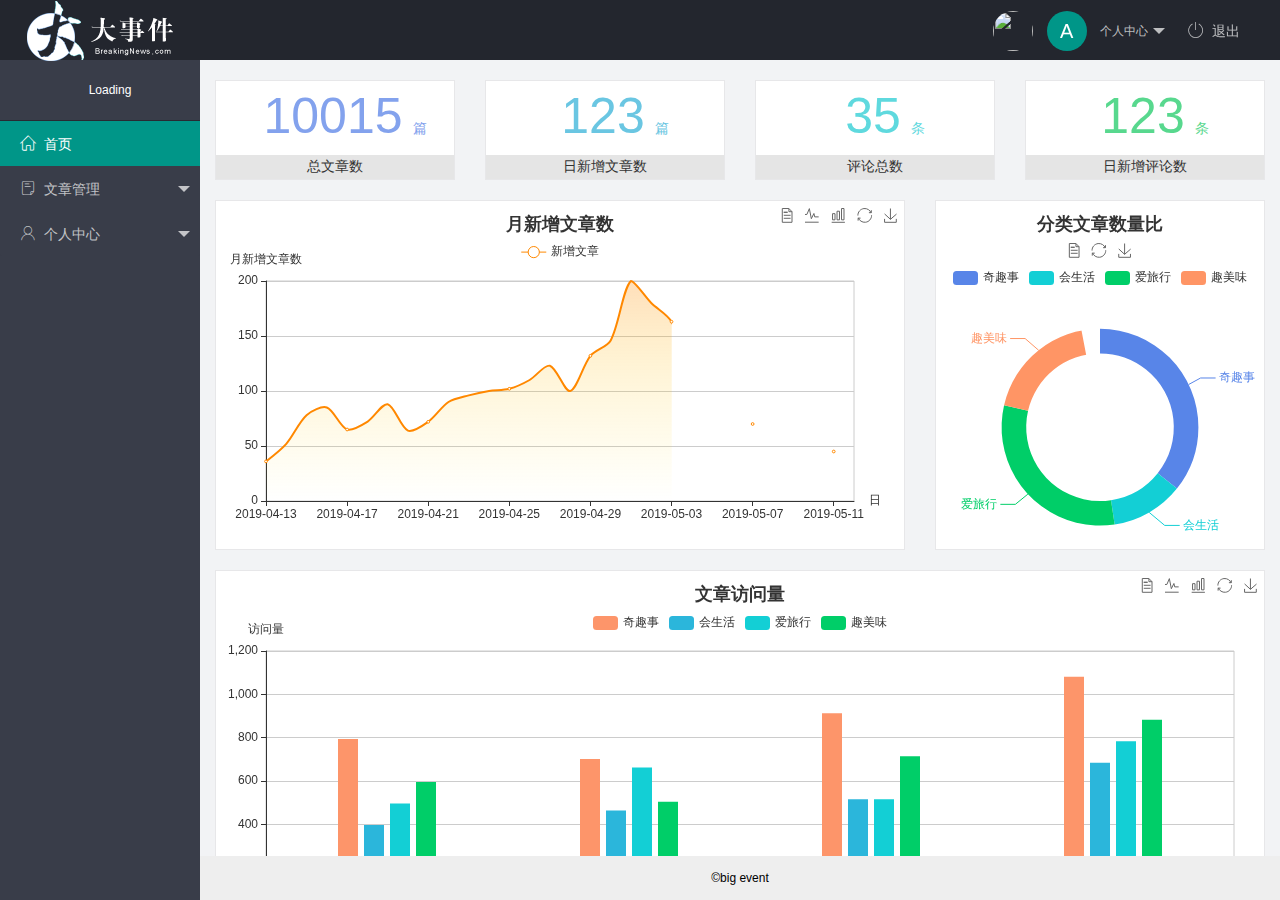
==== commit d80290cd: "用户中心模块开发完成" ====
--- a/index.html
+++ b/index.html
@@ -29,9 +29,9 @@
                         <img src="//tva1.sinaimg.cn/crop.0.0.118.118.180/5db11ff4gw1e77d3nqrv8j203b03cweg.jpg" class="layui-nav-img"> <span class="text-avatar">A</span> 个人中心
                     </a>
                     <dl class="layui-nav-child">
-                        <dd><a href="">基本资料</a></dd>
-                        <dd><a href="">重置头像</a></dd>
-                        <dd><a href="">更换密码</a></dd>
+                        <dd><a href="/user/user_info.html" target="fm">基本资料</a></dd>
+                        <dd><a href="/user/user_avatar.html" target="fm">重置头像</a></dd>
+                        <dd><a href="/user/user_pwd.html" target="fm">更换密码</a></dd>
                     </dl>
                 </li>
                 <li class="layui-nav-item">
@@ -60,9 +60,9 @@
                     <li class="layui-nav-item">
                         <a href="javascript:;"><span class="iconfont icon-user"></span>个人中心</a>
                         <dl class="layui-nav-child">
-                            <dd><a href="javascript:;"><i class="layui-icon layui-icon-app"></i>基本资料</a></dd>
-                            <dd><a href="javascript:;"><i class="layui-icon layui-icon-app"></i>更换头像</a></dd>
-                            <dd><a href="javascript:;"><i class="layui-icon layui-icon-app"></i>重置密码</a></dd>
+                            <dd><a href="/user/user_info.html" target="fm"><i class="layui-icon layui-icon-app"></i>基本资料</a></dd>
+                            <dd><a href="/user/user_avatar.html" target="fm"><i class="layui-icon layui-icon-app"></i>更换头像</a></dd>
+                            <dd><a href="/user/user_pwd.html" target="fm"><i class="layui-icon layui-icon-app"></i>重置密码</a></dd>
                         </dl>
                     </li>
 
